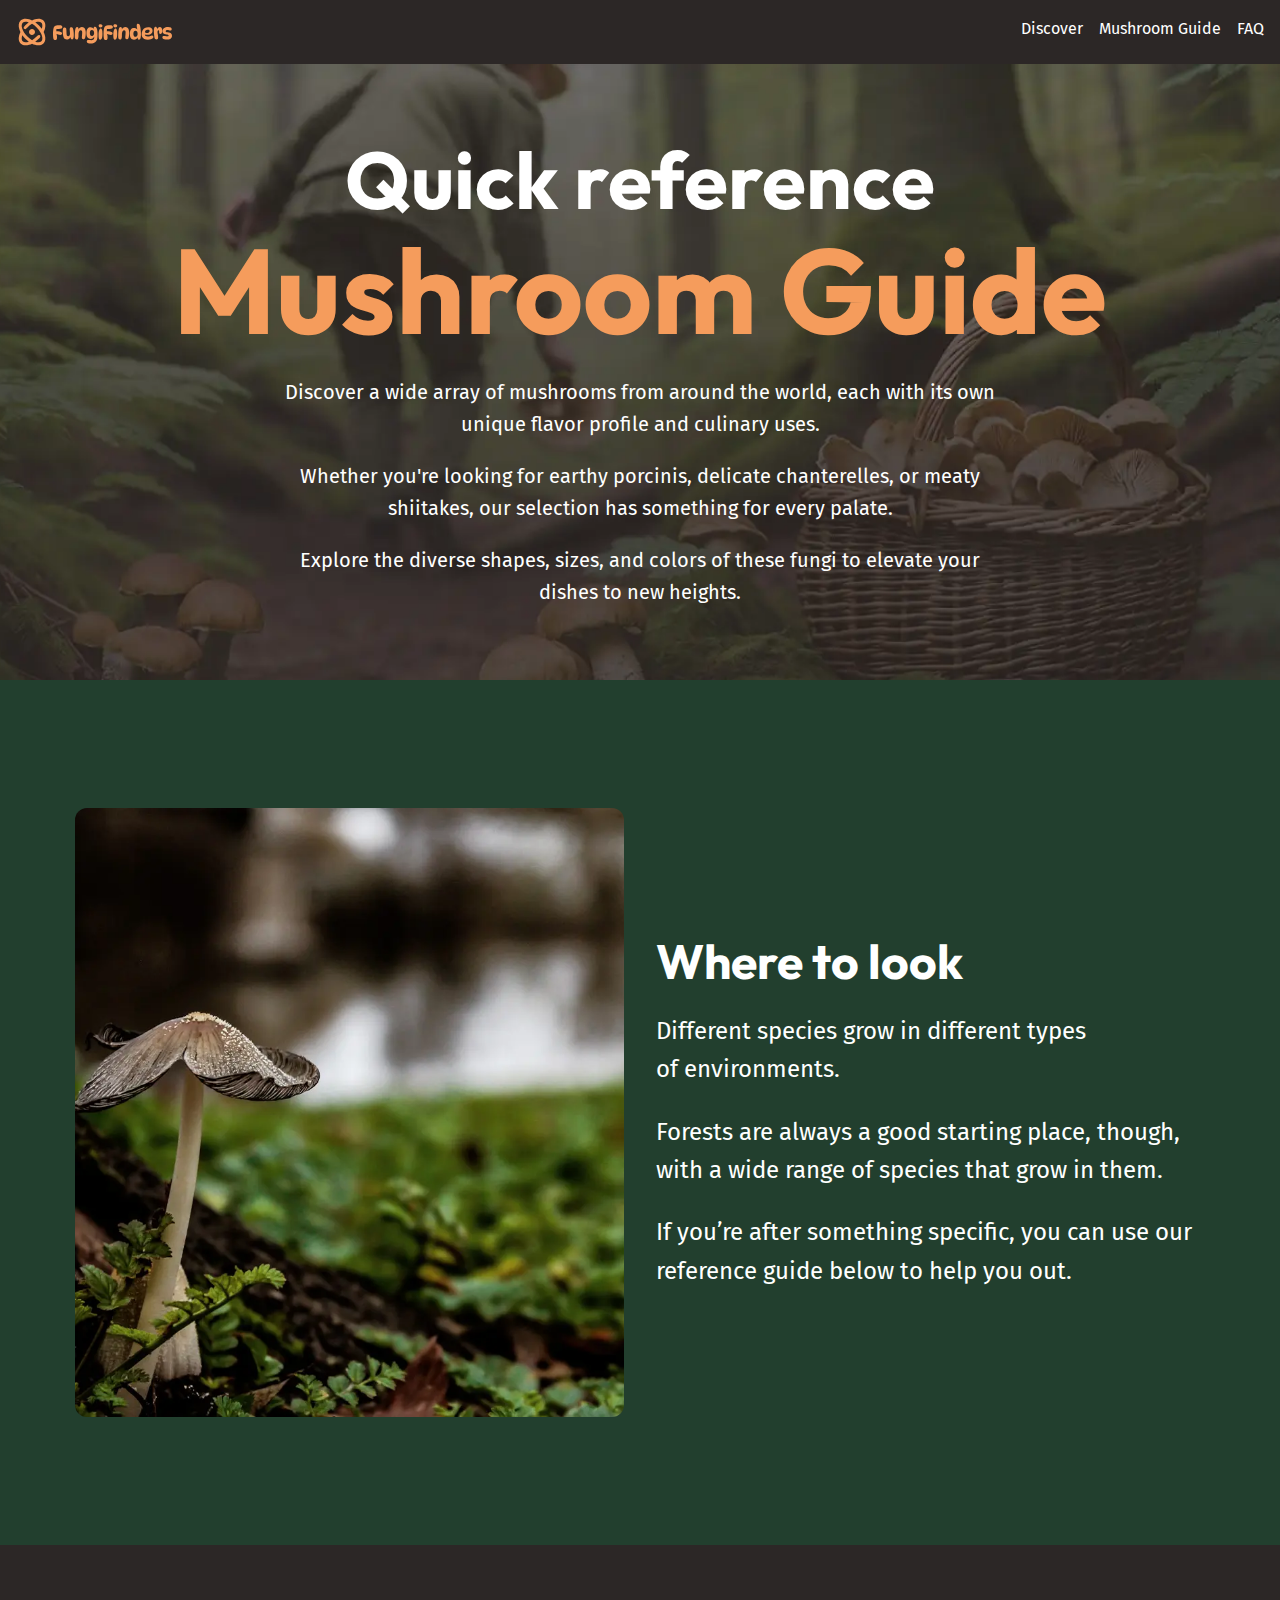
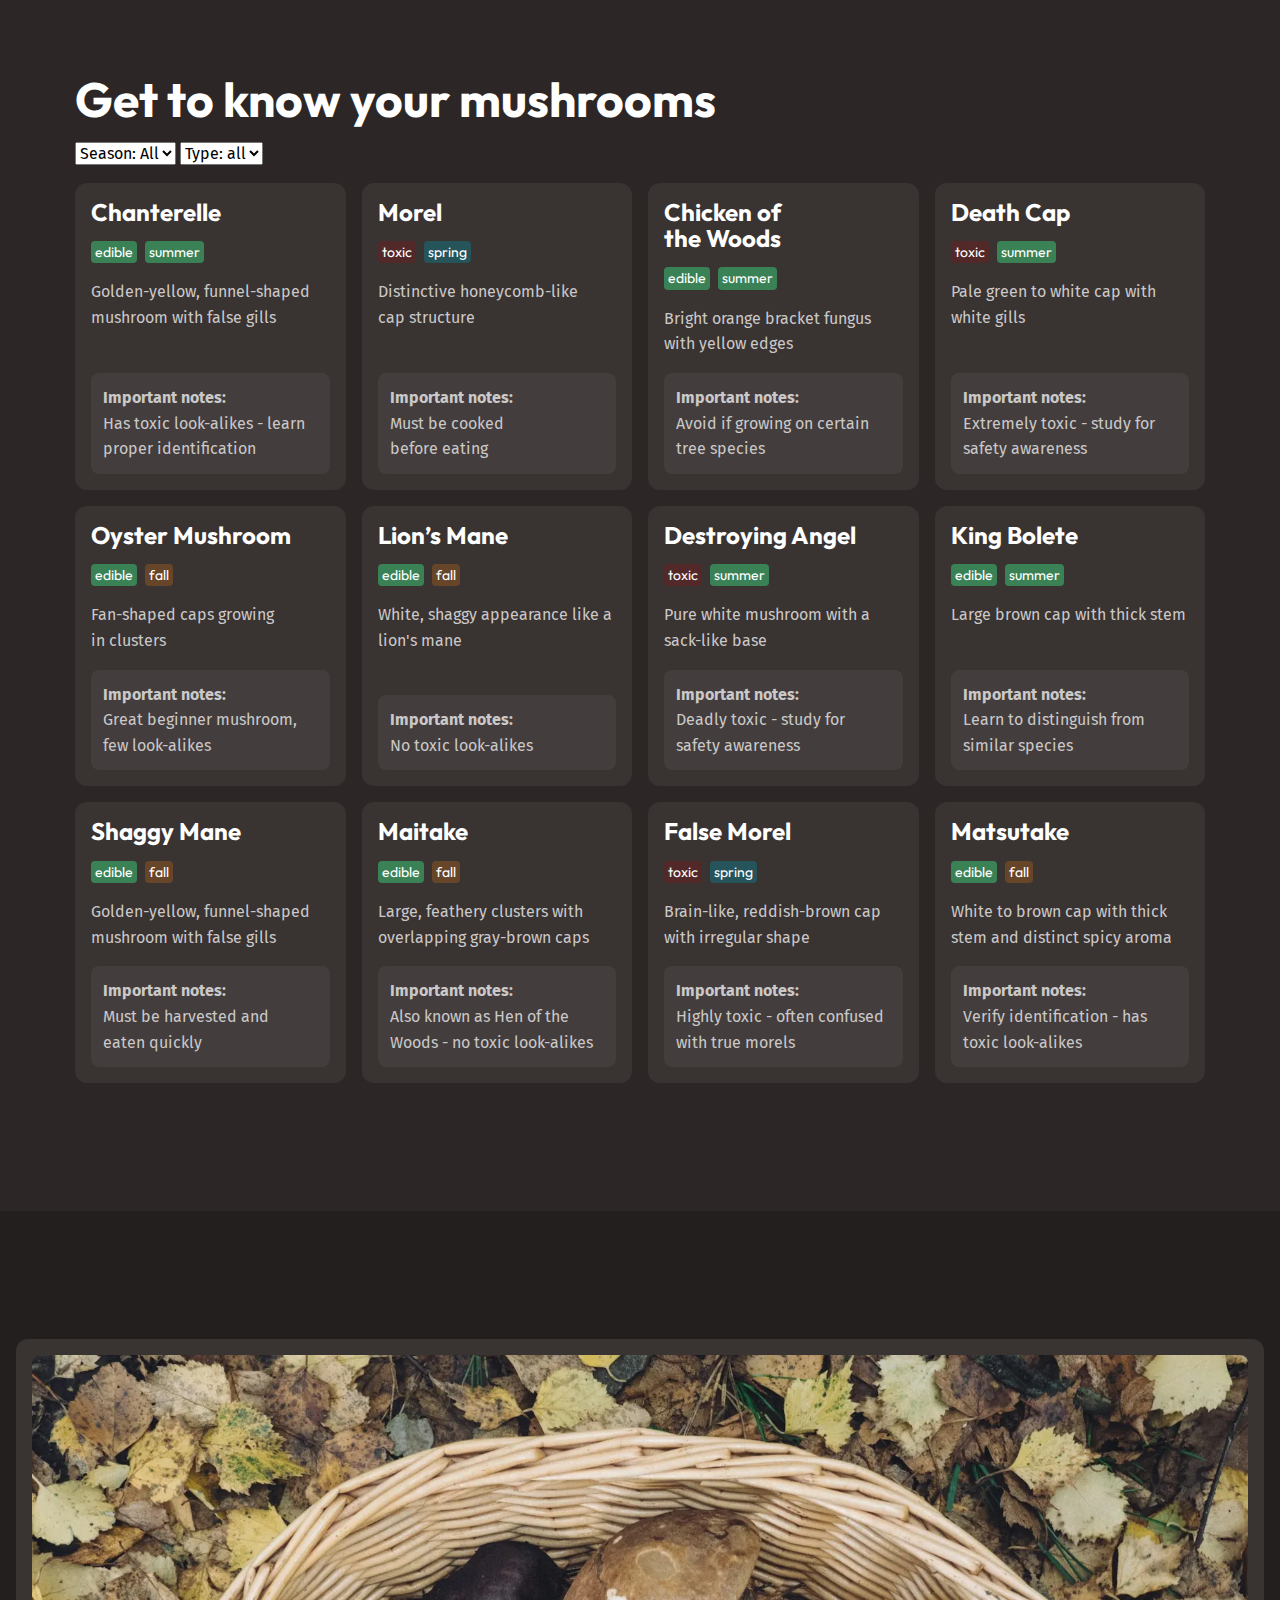
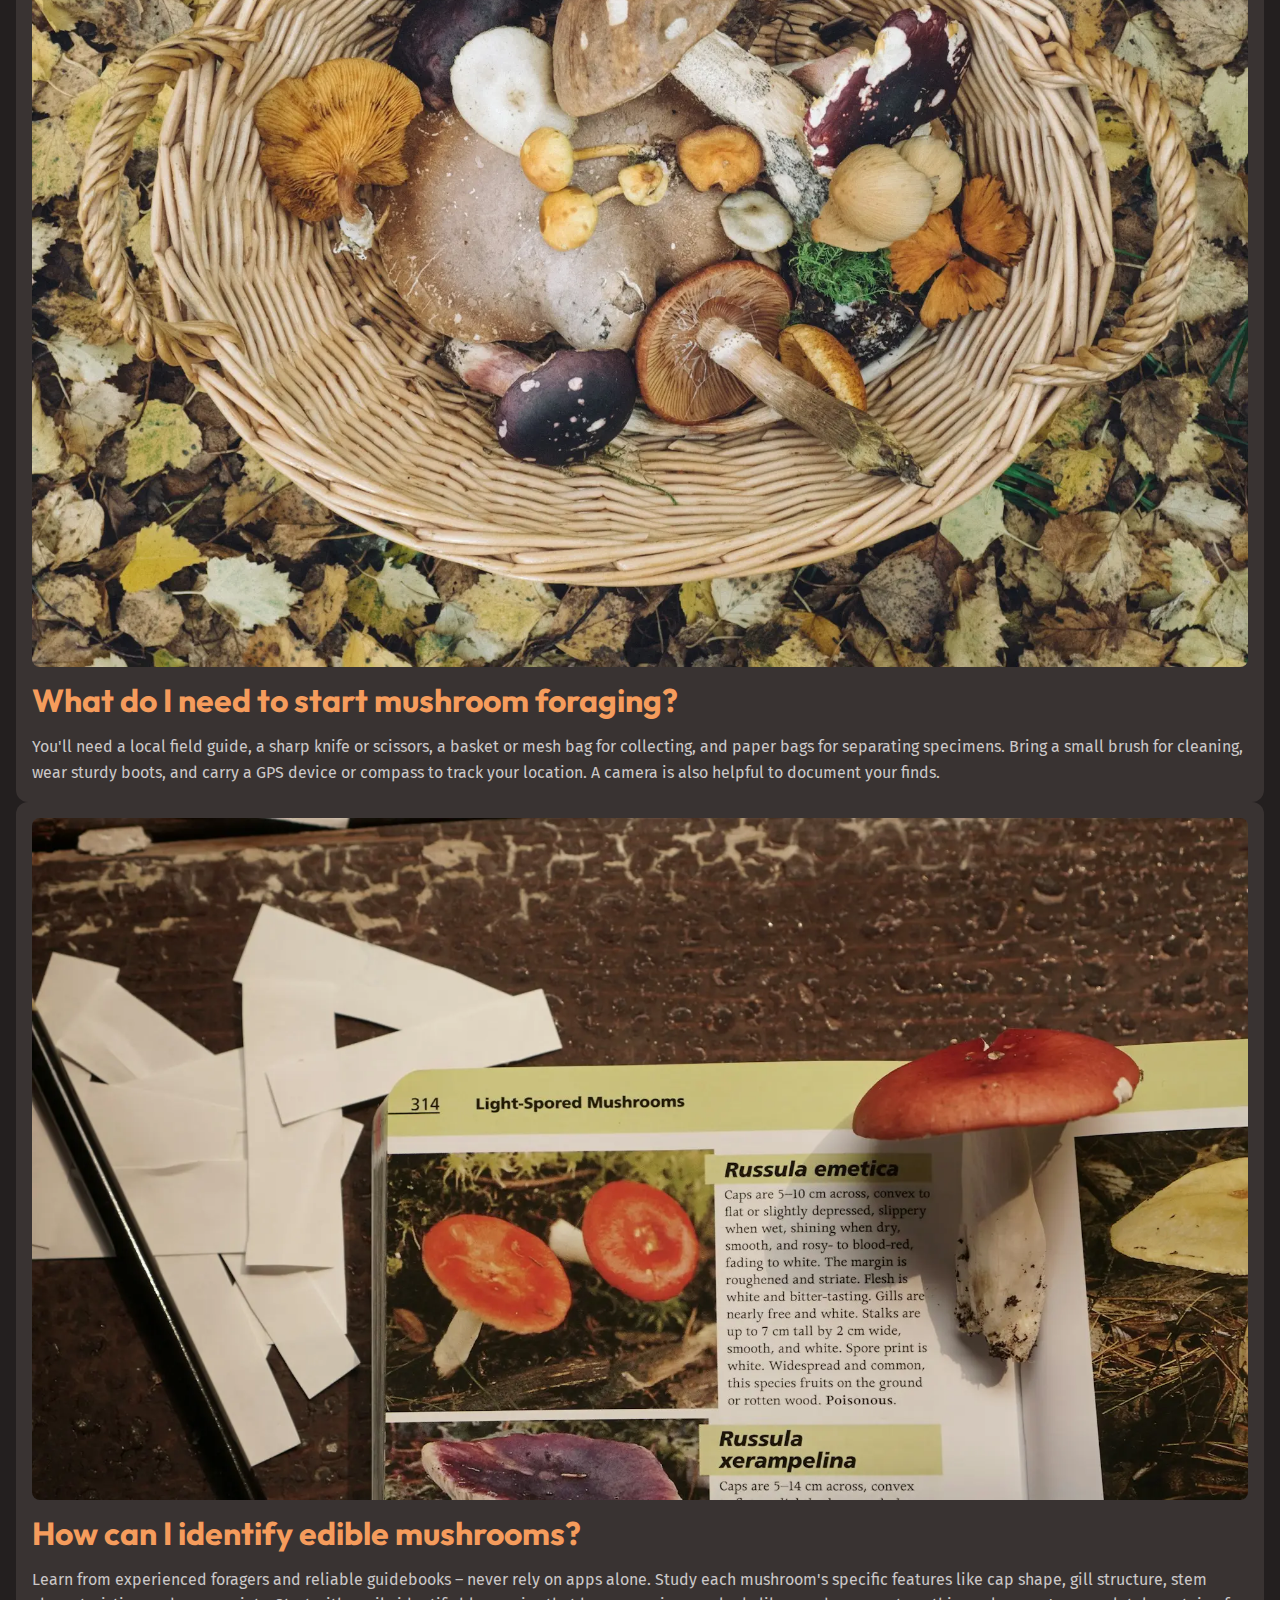
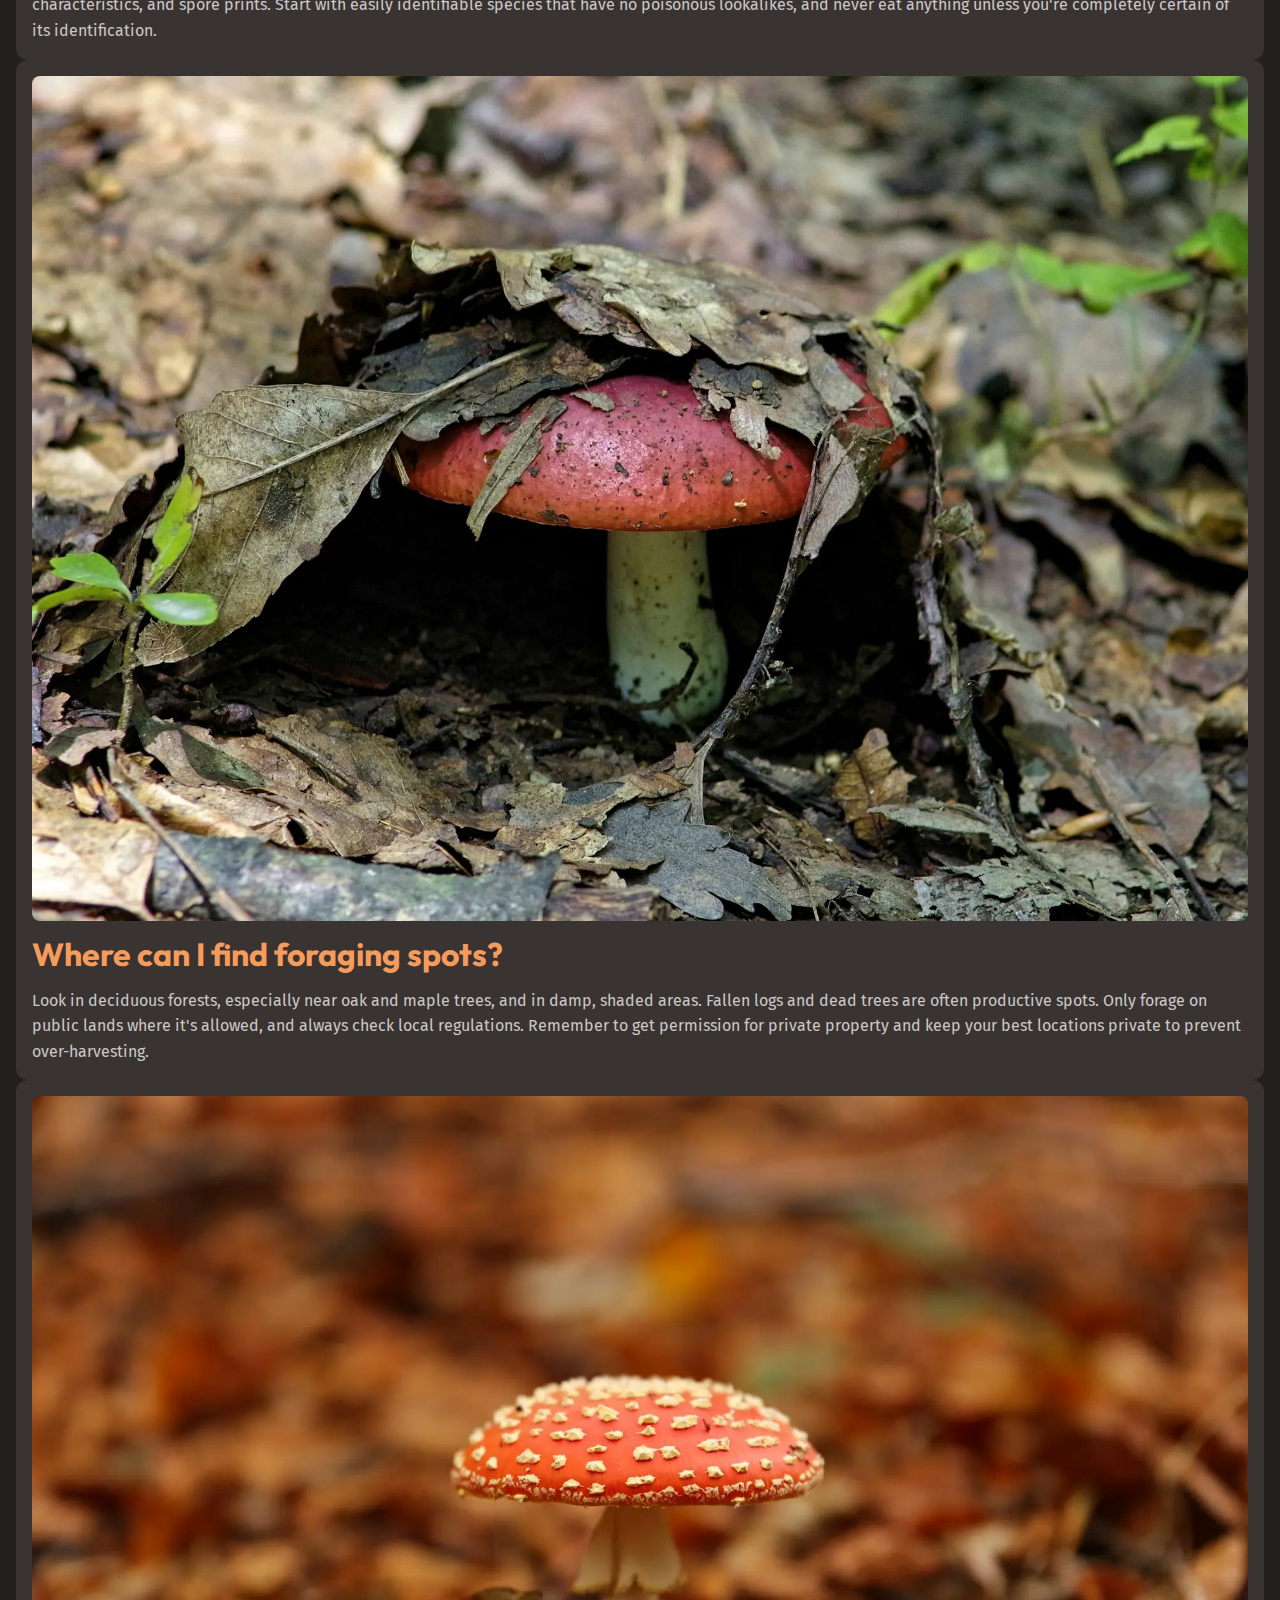
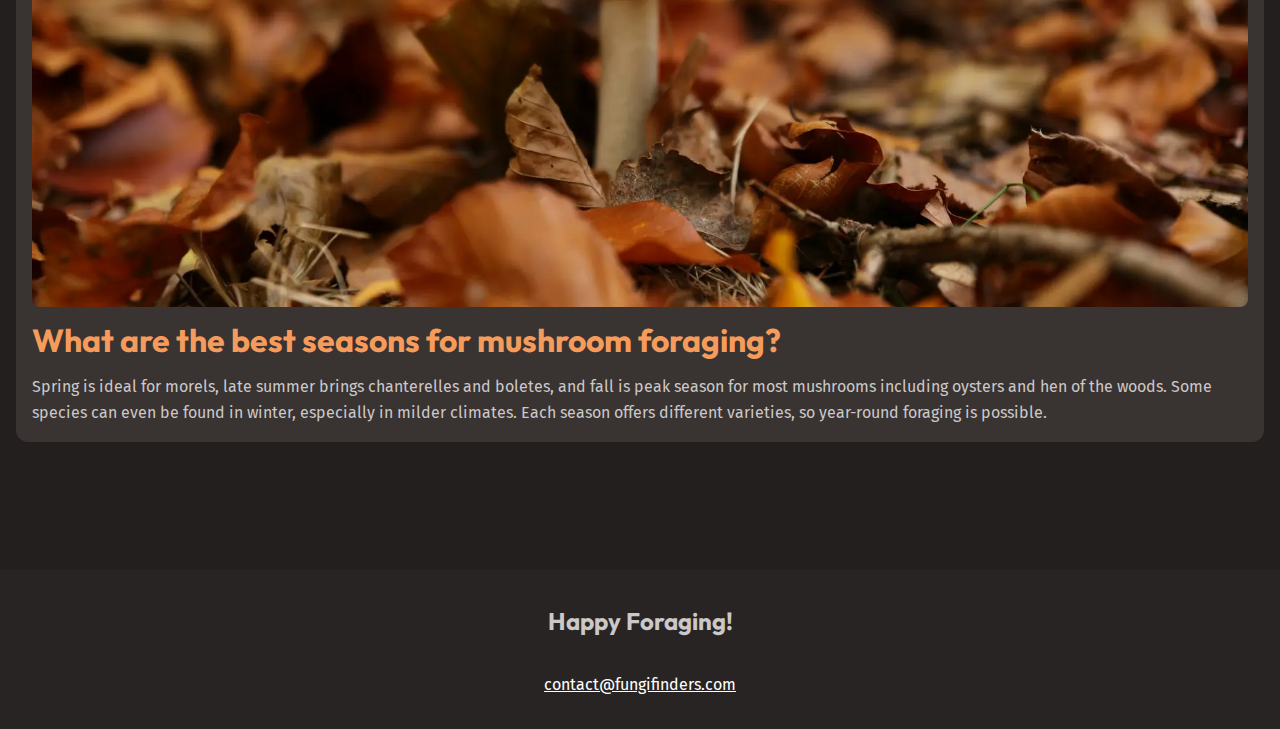
==== mushroom-guide.html @ 8a1b1001 "Style mushroom cards" ====
<!DOCTYPE html>
<html lang="en">
  <head>
    <meta charset="UTF-8" />
    <meta name="viewport" content="width=device-width, initial-scale=1.0" />
    <title>Fungi Finders</title>
    <link rel="preconnect" href="https://fonts.googleapis.com" />
    <link rel="preconnect" href="https://fonts.gstatic.com" crossorigin />
    <link
      href="https://fonts.googleapis.com/css2?family=Fira+Sans:wght@400;700&family=Outfit:wght@100..900&display=swap"
      rel="stylesheet"
    />
    <link rel="stylesheet" href="./styles.css" />
    <script src="./main.js" defer></script>
  </head>
  <body>
    <a class="skip-to-main" href="#main">Skip to main content</a>
    <header class="site-header">
      <div class="wrapper" data-width="wide">
        <div class="site-header__inner">
          <img src="/assets/fungi-finders.svg" alt="Fungi Finders" />
          <button aria-controls="primary-navigation" aria-expanded="false">
            <img src="assets/hamburger.svg" alt="" />
            <span class="visually-hidden">menu</span>
          </button>
          <nav id="primary-navigation" class="primary-navigation">
            <ul role="list">
              <li>
                <a href="/">Discover</a>
              </li>
              <li>
                <a href="#">Mushroom Guide</a>
              </li>
              <li>
                <a href="#">FAQ</a>
              </li>
            </ul>
          </nav>
        </div>
      </div>
    </header>
    <main id="main">
      <section class="hero section flow" data-padding="compact">
        <div class="wrapper">
          <h1 class="hero__title">
            Quick reference <span>Mushroom Guide</span>
          </h1>
        </div>
        <div class="wrapper" data-width="narrow">
          <div class="flow">
            <p>
              Discover a wide array of mushrooms from around the world, each
              with its own unique flavor profile and culinary uses.
            </p>
            <p>
              Whether you're looking for earthy porcinis, delicate chanterelles,
              or meaty shiitakes, our selection has something for every palate.
            </p>
            <p>
              Explore the diverse shapes, sizes, and colors of these fungi to
              elevate your dishes to new heights.
            </p>
          </div>
        </div>
      </section>
      <!-- Were to look -->
      <section class="section background-accent">
        <div class="wrapper">
          <div class="equal-columns" data-alignment="centered" data-gap="large">
            <div>
              <img
                src="assets/where-to-look.webp"
                alt="A white mushroom with a large cap growing on the forest floor."
              />
            </div>
            <div class="flow font-size-lg text-high-contrast">
              <h2 class="section-title" section-title>Where to look</h2>
              <p>Different species grow in different types of environments.</p>
              <p>
                Forests are always a good starting place, though, with a wide
                range of species that grow in them.
              </p>
              <p>
                If you’re after something specific, you can use our reference
                guide below to help you out.
              </p>
            </div>
          </div>
        </div>
      </section>
      <!-- guide -->
      <section class="section mushroom-guide">
        <div class="wrapper">
          <div class="flow">
            <h2 class="section-title">Get to know your mushrooms</h2>
            <select>
              <option value="all">Season: All</option>
              <option value="spring">Spring</option>
              <option value="summer">Summer</option>
              <option value="fall">Fall</option>
            </select>
            <select>
              <option value="all">Type: all</option>
              <option value="edible">Edible</option>
              <option value="toxic">Toxic</option>
            </select>
            <!-- grid of mushrooms -->
            <div class="grid-auto-fit">
              <div class="card">
                <h3 class="card__title">Chanterelle</h3>
                <ul
                  class="tag-list"
                  role="list"
                  aria-label="Mushroom characteristics"
                >
                  <li data-edible="edible">
                    <span class="visually-hidden">This mushroom is</span>
                    edible
                  </li>
                  <li data-season="summer">
                    <span class="visually-hidden"
                      >Best season to harvest this mushroom is
                    </span>
                    summer
                  </li>
                </ul>
                <p>Golden-yellow, funnel-shaped mushroom with false gills</p>
                <div class="card__note">
                  <strong>Important notes: </strong>
                  <p>Has toxic look-alikes - learn proper identification</p>
                </div>
              </div>

              <div class="card">
                <h3 class="card__title">Morel</h3>
                <ul
                  class="tag-list"
                  role="list"
                  aria-label="Mushroom characteristics"
                >
                  <li data-edible="toxic">
                    <span class="visually-hidden">This mushroom is</span>
                    toxic
                  </li>
                  <li data-season="spring">
                    <span class="visually-hidden"
                      >Best season to harvest this mushroom is
                    </span>
                    spring
                  </li>
                </ul>
                <p>Distinctive honeycomb-like cap structure</p>
                <div class="card__note">
                  <strong>Important notes: </strong>
                  <p>Must be cooked before eating</p>
                </div>
              </div>
              <div class="card">
                <h3 class="card__title">Chicken of the Woods</h3>
                <ul
                  class="tag-list"
                  role="list"
                  aria-label="Mushroom characteristics"
                >
                  <li data-edible="edible">
                    <span class="visually-hidden">This mushroom is</span>edible
                  </li>
                  <li data-season="summer">
                    <span class="visually-hidden"
                      >Best season to harvest this mushroom is
                    </span>
                    summer
                  </li>
                </ul>
                <p>Bright orange bracket fungus with yellow edges</p>
                <div class="card__note">
                  <strong>Important notes: </strong>
                  <p>Avoid if growing on certain tree species</p>
                </div>
              </div>

              <div class="card">
                <h3 class="card__title">Death Cap</h3>
                <ul
                  class="tag-list"
                  role="list"
                  aria-label="Mushroom characteristics"
                >
                  <li data-edible="toxic">
                    <span class="visually-hidden">This mushroom is</span>toxic
                  </li>
                  <li data-season="summer">
                    <span class="visually-hidden"
                      >Best season to harvest this mushroom is </span
                    >summer
                  </li>
                </ul>
                <p>Pale green to white cap with white gills</p>
                <div class="card__note">
                  <strong>Important notes: </strong>
                  <p>Extremely toxic - study for safety awareness</p>
                </div>
              </div>

              <div class="card">
                <h3 class="card__title">Oyster Mushroom</h3>
                <ul
                  class="tag-list"
                  role="list"
                  aria-label="Mushroom characteristics"
                >
                  <li data-edible="edible">
                    <span class="visually-hidden">This mushroom is</span>edible
                  </li>
                  <li data-season="fall">
                    <span class="visually-hidden"
                      >Best season to harvest this mushroom is </span
                    >fall
                  </li>
                </ul>
                <p>Fan-shaped caps growing in clusters</p>
                <div class="card__note">
                  <strong>Important notes: </strong>
                  <p>Great beginner mushroom, few look-alikes</p>
                </div>
              </div>

              <div class="card">
                <h3 class="card__title">Lion’s Mane</h3>
                <ul
                  class="tag-list"
                  role="list"
                  aria-label="Mushroom characteristics"
                >
                  <li data-edible="edible">
                    <span class="visually-hidden">This mushroom is</span>edible
                  </li>
                  <li data-season="fall">
                    <span class="visually-hidden"
                      >Best season to harvest this mushroom is </span
                    >fall
                  </li>
                </ul>
                <p>White, shaggy appearance like a lion's mane</p>
                <div class="card__note">
                  <strong>Important notes: </strong>
                  <p>No toxic look-alikes</p>
                </div>
              </div>

              <div class="card">
                <h3 class="card__title">Destroying Angel</h3>
                <ul
                  class="tag-list"
                  role="list"
                  aria-label="Mushroom characteristics"
                >
                  <li data-edible="toxic">
                    <span class="visually-hidden">This mushroom is</span>toxic
                  </li>
                  <li data-season="summer">
                    <span class="visually-hidden"
                      >Best season to harvest this mushroom is </span
                    >summer
                  </li>
                </ul>
                <p>Pure white mushroom with a sack-like base</p>
                <div class="card__note">
                  <strong>Important notes: </strong>
                  <p>Deadly toxic - study for safety awareness</p>
                </div>
              </div>

              <div class="card">
                <h3 class="card__title">King Bolete</h3>
                <ul
                  class="tag-list"
                  role="list"
                  aria-label="Mushroom characteristics"
                >
                  <li data-edible="edible">
                    <span class="visually-hidden">This mushroom is</span>edible
                  </li>
                  <li data-season="summer">
                    <span class="visually-hidden"
                      >Best season to harvest this mushroom is </span
                    >summer
                  </li>
                </ul>
                <p>Large brown cap with thick stem</p>
                <div class="card__note">
                  <strong>Important notes: </strong>
                  <p>Learn to distinguish from similar species</p>
                </div>
              </div>

              <div class="card">
                <h3 class="card__title">Shaggy Mane</h3>
                <ul
                  class="tag-list"
                  role="list"
                  aria-label="Mushroom characteristics"
                >
                  <li data-edible="edible">
                    <span class="visually-hidden">This mushroom is</span>edible
                  </li>
                  <li data-season="fall">
                    <span class="visually-hidden"
                      >Best season to harvest this mushroom is </span
                    >fall
                  </li>
                </ul>
                <p>Golden-yellow, funnel-shaped mushroom with false gills</p>
                <div class="card__note">
                  <strong>Important notes: </strong>
                  <p>Must be harvested and eaten quickly</p>
                </div>
              </div>

              <div class="card">
                <h3 class="card__title">Maitake</h3>
                <ul
                  class="tag-list"
                  role="list"
                  aria-label="Mushroom characteristics"
                >
                  <li data-edible="edible">
                    <span class="visually-hidden">This mushroom is</span>edible
                  </li>
                  <li data-season="fall">
                    <span class="visually-hidden"
                      >Best season to harvest this mushroom is </span
                    >fall
                  </li>
                </ul>
                <p>Large, feathery clusters with overlapping gray-brown caps</p>
                <div class="card__note">
                  <strong>Important notes: </strong>
                  <p>Also known as Hen of the Woods - no toxic look-alikes</p>
                </div>
              </div>

              <div class="card">
                <h3 class="card__title">False Morel</h3>
                <ul
                  class="tag-list"
                  role="list"
                  aria-label="Mushroom characteristics"
                >
                  <li data-edible="toxic">
                    <span class="visually-hidden">This mushroom is</span>toxic
                  </li>
                  <li data-season="spring">
                    <span class="visually-hidden"
                      >Best season to harvest this mushroom is </span
                    >spring
                  </li>
                </ul>
                <p>Brain-like, reddish-brown cap with irregular shape</p>
                <div class="card__note">
                  <strong>Important notes: </strong>
                  <p>Highly toxic - often confused with true morels</p>
                </div>
              </div>

              <div class="card">
                <h3 class="card__title">Matsutake</h3>
                <ul
                  class="tag-list"
                  role="list"
                  aria-label="Mushroom characteristics"
                >
                  <li data-edible="edible">
                    <span class="visually-hidden">This mushroom is</span>edible
                  </li>
                  <li data-season="fall">
                    <span class="visually-hidden"
                      >Best season to harvest this mushroom is </span
                    >fall
                  </li>
                </ul>
                <p>
                  White to brown cap with thick stem and distinct spicy aroma
                </p>
                <div class="card__note">
                  <strong>Important notes: </strong>
                  <p>Verify identification - has toxic look-alikes</p>
                </div>
              </div>
            </div>
          </div>
        </div>
      </section>

      <!-- faq -->

      <section class="background-extra-dark section">
        <div class="wrapper" data-width="wide">
          <!-- bento grid -->
          <div class="card">
            <img
              src="assets/start-foraging.webp"
              alt="A basked full of wild mushrooms"
            />
            <h3 class="card__title">
              What do I need to start mushroom foraging?
            </h3>
            <p>
              You'll need a local field guide, a sharp knife or scissors, a
              basket or mesh bag for collecting, and paper bags for separating
              specimens. Bring a small brush for cleaning, wear sturdy boots,
              and carry a GPS device or compass to track your location. A camera
              is also helpful to document your finds.
            </p>
          </div>
          <div class="card">
            <img
              src="assets/identify-mushrooms.webp"
              alt="Wild mushrooms on a textbook with information about them"
            />
            <h3 class="card__title">How can I identify edible mushrooms?</h3>
            <p>
              Learn from experienced foragers and reliable guidebooks – never
              rely on apps alone. Study each mushroom's specific features like
              cap shape, gill structure, stem characteristics, and spore prints.
              Start with easily identifiable species that have no poisonous
              lookalikes, and never eat anything unless you're completely
              certain of its identification.
            </p>
          </div>
          <div class="card">
            <img
              src="assets/where-to-find.webp"
              alt="A mushroom with a red cap poking out from a pile of leaves"
            />
            <h3 class="card__title">Where can I find foraging spots?</h3>
            <p>
              Look in deciduous forests, especially near oak and maple trees,
              and in damp, shaded areas. Fallen logs and dead trees are often
              productive spots. Only forage on public lands where it's allowed,
              and always check local regulations. Remember to get permission for
              private property and keep your best locations private to prevent
              over-harvesting.
            </p>
          </div>
          <div class="card">
            <img
              src="assets/best-seasons.webp"
              alt="A red capped mushroom with white dots on it growing out of a leafy forest floor"
            />
            <h3 class="card__title">
              What are the best seasons for mushroom foraging?
            </h3>
            <p>
              Spring is ideal for morels, late summer brings chanterelles and
              boletes, and fall is peak season for most mushrooms including
              oysters and hen of the woods. Some species can even be found in
              winter, especially in milder climates. Each season offers
              different varieties, so year-round foraging is possible.
            </p>
          </div>
        </div>
      </section>
    </main>
    <footer class="site-footer">
      <p class="site-footer__title">Happy Foraging!</p>
      <a href="mailto:contact@fungifinders.com"> contact@fungifinders.com </a>
    </footer>
  </body>
</html>
---- styles.css ----
@layer reset, base, layout, components, utilities;

@layer reset {
  *,
  *::before,
  *::after {
    box-sizing: border-box;
  }

  /* https://kilianvalkhof.com/2022/css-html/your-css-reset-needs-text-size-adjust-probably/ */
  html {
    -moz-text-size-adjust: none;
    -webkit-text-size-adjust: none;
    text-size-adjust: none;
  }

  body,
  h1,
  h2,
  h3,
  h4,
  p,
  figure,
  blockquote,
  dl,
  dd {
    margin: 0;
  }

  /* https://www.scottohara.me/blog/2019/01/12/lists-and-safari.html */
  [role="list"] {
    list-style: none;
    margin: 0;
    padding: 0;
  }

  body {
    min-block-size: 100vh;
    line-height: 1.6;
  }

  h1,
  h2,
  h3,
  button,
  input,
  label {
    line-height: 1.1;
  }

  h1,
  h2,
  h3,
  h4 {
    text-wrap: balance;
  }

  p,
  li {
    text-wrap: pretty;
  }

  img,
  picture {
    max-inline-size: 100%;
    display: block;
  }

  input,
  button,
  textarea,
  select {
    font: inherit;
  }
}

@layer base {
  :root {
    --clr-white: hsl(0, 0%, 100%);
    --clr-gray-100: hsl(0, 2%, 79%);
    --clr-brand-400: hsl(25, 88%, 75%);
    --clr-brand-500: hsl(25, 88%, 66%);
    --clr-green-400: hsl(143, 19%, 49%);
    --clr-green-500: hsl(143, 38%, 37%);
    --clr-green-600: hsl(145, 29%, 19%);
    --clr-brown-500: hsl(10, 5%, 25%);
    --clr-brown-600: hsl(9, 7%, 21%);
    --clr-brown-700: hsl(9, 8%, 16%);
    --clr-brown-800: hsl(0, 6%, 15%);
    --clr-brown-900: hsl(0, 6%, 13%);

    --clr-orange-500: hsl(28, 43%, 28%);
    --clr-red-500: hsl(359, 34%, 24%);
    --clr-teal-500: hsl(186, 42%, 25%);

    --ff-heading: "Outfit", sans-serif;
    --ff-body: "Fira Sans", sans-serif;

    --fs-300: 0.875rem;
    --fs-400: 1rem;
    --fs-500: 1.125rem;
    --fs-600: 1.25rem;
    --fs-700: 1.5rem;
    --fs-800: 2rem;
    --fs-900: 3.75rem;
    --fs-1000: 3.75rem;

    @media (width > 760px) {
      --fs-300: 0.875rem;
      --fs-400: 1rem;
      --fs-500: 1.25rem;
      --fs-600: 1.5rem;
      --fs-700: 2rem;
      --fs-800: 3rem;
      --fs-900: 5rem;
      --fs-1000: 7.5rem;
    }
  }

  /* Extra root so VSCode syntax highlighting doesn't break. */
  :root {
    --text-main: var(--clr-gray-100);
    --text-high-contrast: var(--clr-white);
    --text-brand: var(--clr-brand-500);
    --text-brand-light: var(--clr-brand-400);

    --background-accent-light: var(--clr-green-400);
    --background-accent-main: var(--clr-green-500);
    --background-accent-dark: var(--clr-green-600);

    --background-extra-light: var(--clr-brown-500);
    --background-light: var(--clr-brown-600);
    --background-main: var(--clr-brown-700);
    --background-dark: var(--clr-brown-800);
    --background-extra-dark: var(--clr-brown-900);

    --font-size-heading-sm: var(--fs-700);
    --font-size-heading-regular: var(--fs-800);
    --font-size-heading-lg: var(--fs-900);
    --font-size-heading-xl: var(--fs-1000);

    --font-size-sm: var(--fs-300);
    --font-size-regular: var(--fs-400);
    --font-size-md: var(--fs-500);
    --font-size-lg: var(--fs-600);

    --border-radius-1: 0.25rem;
    --border-radius-2: 0.5rem;
    --border-radius-3: 0.75rem;
  }

  html {
    font-family: var(--ff-body);
    line-height: 1.6;
  }

  body {
    font-size: var(--font-size-regular);
    color: var(--text-main);
    background-color: var(--background-main);
  }

  h1,
  h2,
  h3,
  h4 {
    font-family: var(--ff-heading);
    font-weight: 700;
    color: var(--text-high-contrast);
  }

  a {
    color: var(--text-high-contrast);
  }

  a:hover,
  a:focus-visible {
    color: var(--text-brand-light);
  }

  img {
    border-radius: var(--border-radius-3);
  }
}

@layer layout {
  /* Select only elements with a preceding sibling.
  i.e. every child except first child. */
  .flow > * + * {
    /* em creates better visual hierarchy since its based off the font size.
    i.e. bigger text will have bigger top margin. */
    margin-top: var(--flow-space, 1em);
  }

  .grid-flow {
    display: grid;
    /* spacing is consistent as opposed to regular flow. */
    gap: var(--grid-flow-gap, 1rem);
  }

  .grid-auto-fit {
    --auto-fit-min-col-size: 250px;
    display: grid;
    gap: 1rem;
    /* if min is too high, it can cause overflow at narrower sizes
    hence we set the min inside as well. */
    grid-template-columns: repeat(
      auto-fit,
      minmax(min(var(--auto-fit-min-col-size), 100%), 1fr)
    );
  }

  .section {
    --padding: 3.75rem;

    padding-block: var(--padding);

    @media (width > 760px) {
      --padding: 8rem;

      &[data-padding="compact"] {
        --padding: 4.5rem;
      }
    }
  }

  .wrapper {
    --wrapper-max-width: 1130px;
    --wrapper-padding: 1rem;

    max-width: var(--wrapper-max-width);
    margin-inline: auto;
    padding-inline: var(--wrapper-padding);
    /* Below is done because padding takes away from max-width and makes it effectively smaller with border-box */
    box-sizing: content-box;

    &[data-width="wide"] {
      --wrapper-max-width: 1330px;
    }

    &[data-width="narrow"] {
      --wrapper-max-width: 720px;
    }
  }

  .equal-columns {
    display: grid;
    gap: var(--equal-columns-gap, 1rem);
    align-items: var(--equal-columns-vertical-alignment, stretch);

    @media (width > 760px) {
      grid-auto-flow: column;
      /* All columns are same size, easier to control everything
      through the parent instead of through the child as with flex (see below) */
      grid-auto-columns: 1fr;
    }

    &[data-gap="large"] {
      --equal-columns-gap: 2rem;
    }

    &[data-alignment="centered"] {
      --equal-columns-vertical-alignment: center;
    }
  }

  .flex-equal-columns {
    display: flex;
    /* Set all direct children to be same sized. */
    > * {
      flex: 1;
    }
  }
}

@layer components {
  .site-header {
    padding-block: 1rem;
  }

  .site-header__inner {
    display: flex;
    flex-wrap: wrap;
    justify-content: space-between;
    gap: 0.5rem 1rem;
  }

  .site-footer {
    text-align: center;
    padding-block: 2rem;
    display: grid;
    gap: 2rem;
    background-color: var(--background-dark);

    a {
      color: var(--text-high-contrast);
    }

    a:hover,
    a:focus-visible {
      color: var(--text-brand-light);
    }
  }

  .site-footer__title {
    font-size: var(--font-size-lg);
    font-family: var(--ff-heading);
    font-weight: 700;
  }

  [aria-controls="primary-navigation"] {
    z-index: 100;
    background-color: transparent;
    border: 0;
    cursor: pointer;

    img {
      border-radius: 0;
    }
  }

  [aria-controls="primary-navigation"] {
    display: none;
  }

  .primary-navigation {
    ul {
      display: flex;
      flex-wrap: wrap;
      gap: 0.5rem 1rem;
    }

    a {
      text-decoration: none;
    }

    @media (width < 760px) {
      display: none;
      position: absolute;
      z-index: 10;
      top: 0;
      right: 0;
      font-size: var(--font-size-lg);
      font-family: var(--ff-heading);
      font-weight: 700;
      background-color: var(--background-accent-main);
      padding: 2rem;
      border-radius: 0 0 0 var(--border-radius-3);

      ul {
        flex-direction: column;
        gap: 0;
      }

      li + li {
        border-top: 2px solid var(--background-accent-light);
        margin-block-start: 1.5rem;
        padding-block-start: 1.5rem;
      }
    }
  }

  @media (width < 760px) {
    [aria-controls="primary-navigation"] {
      display: block;
    }

    [aria-expanded="true"] ~ .primary-navigation {
      display: block;
    }
  }

  .hero {
    text-align: center;
    font-size: var(--font-size-md);
    color: var(--text-high-contrast);
    background-image: url(/assets/hero.webp);
    background-size: cover;
    background-position: center;
  }

  .hero__title {
    font-size: var(--font-size-heading-lg);

    span {
      font-size: var(--font-size-heading-xl);
      color: var(--text-brand);
      /* make sure emphasised text is always on its own line (do testing to make sure there's no weird spacing) */
      display: block;
    }
  }

  .mushroom-guide {
    --card-title-font-size: var(--font-size-lg);
    --card-title-color: var(--text-high-contrast);
  }

  .card {
    display: flex;
    flex-direction: column;
    padding: 1rem;
    gap: var(--card-gap, 1rem);
    background-color: var(--background-light);
    border-radius: var(--border-radius-3);

    img {
      /* Design note: border radius on the inside should always be smaller or it looks bigger than outside one. */
      border-radius: var(--border-radius-2);
    }

    .card__title {
      /* instantiating variable with fallback allows us to change the variable from parent elements later */
      font-size: var(--card-title-font-size, var(--font-size-heading-sm));
      color: var(--card-title-color, var(--text-brand));
    }

    .card__note {
      margin-block-start: auto;
      background-color: var(--background-extra-light);
      padding: 0.75rem;
      border-radius: var(--border-radius-2);
    }

    .tag-list {
      display: flex;
      flex-wrap: wrap;
      gap: 0.5rem;

      li {
        font-family: var(--ff-heading);
        color: var(--text-high-contrast);
        font-size: var(--font-size-sm);
        padding: 0 0.25rem;
        background-color: var(--tag-bg, red);
        border-radius: var(--border-radius-1);
      }

      [data-edible="edible"] {
        --tag-bg: var(--background-accent-main);
      }

      [data-edible="toxic"] {
        --tag-bg: var(--clr-red-500);
      }

      [data-season="summer"] {
        --tag-bg: var(--background-accent-main);
      }

      [data-season="spring"] {
        --tag-bg: var(--clr-teal-500);
      }

      [data-season="fall"] {
        --tag-bg: var(--clr-orange-500);
      }
    }
  }

  .button {
    /* Outer is inline, inner is flex. */
    display: inline-flex;
    padding: 0.5rem 1rem;
    background-color: var(--background-accent-main);
    font-family: var(--ff-heading);
    font-weight: 700;
    cursor: pointer;
    text-decoration: none;
    border-radius: var(--border-radius-2);
    font-size: var(--font-size-md);
  }

  .button:hover,
  .button:focus-visible {
    background-color: var(--background-accent-light);
    color: var(--text-high-contrast);
  }

  .skip-to-main:not(:focus) {
    clip: rect(0 0 0 0);
    clip-path: inset(50%);
    height: 1px;
    overflow: hidden;
    position: absolute;
    white-space: nowrap;
    width: 1px;
  }

  .skip-to-main:focus {
    top: 0.5em;
    left: 0.5em;
    position: absolute;
    background: var(--background-accent-main);
    padding: 1rem;
    border-radius: var(--border-radius-1);
    color: var(--text-high-contrast);
  }
}

/* Content not visible for sighted users but available for screen reader users */
@layer utilities {
  .visually-hidden {
    clip: rect(0 0 0 0);
    clip-path: inset(50%);
    height: 1px;
    overflow: hidden;
    position: absolute;
    white-space: nowrap;
    width: 1px;
  }
  .text-center {
    text-align: center;
  }
  .text-brand {
    color: var(--text-brand);
  }
  .text-high-contrast {
    color: var(--text-high-contrast);
  }

  .section-title {
    font-size: var(--font-size-heading-regular);
  }

  .background-base {
    background-color: var(--background-base);
  }
  .background-light {
    background-color: var(--background-light);
  }
  .background-extra-light {
    background-color: var(--background-extra-light);
  }
  .background-dark {
    background-color: var(--background-dark);
  }
  .background-extra-dark {
    background-color: var(--background-extra-dark);
  }

  .background-accent {
    background-color: var(--background-accent-dark);
  }

  .font-size-sm {
    font-size: var(--font-size-sm);
  }
  .font-size-regular {
    font-size: var(--font-size-regular);
  }
  .font-size-md {
    font-size: var(--font-size-md);
  }
  .font-size-lg {
    font-size: var(--font-size-lg);
  }
}
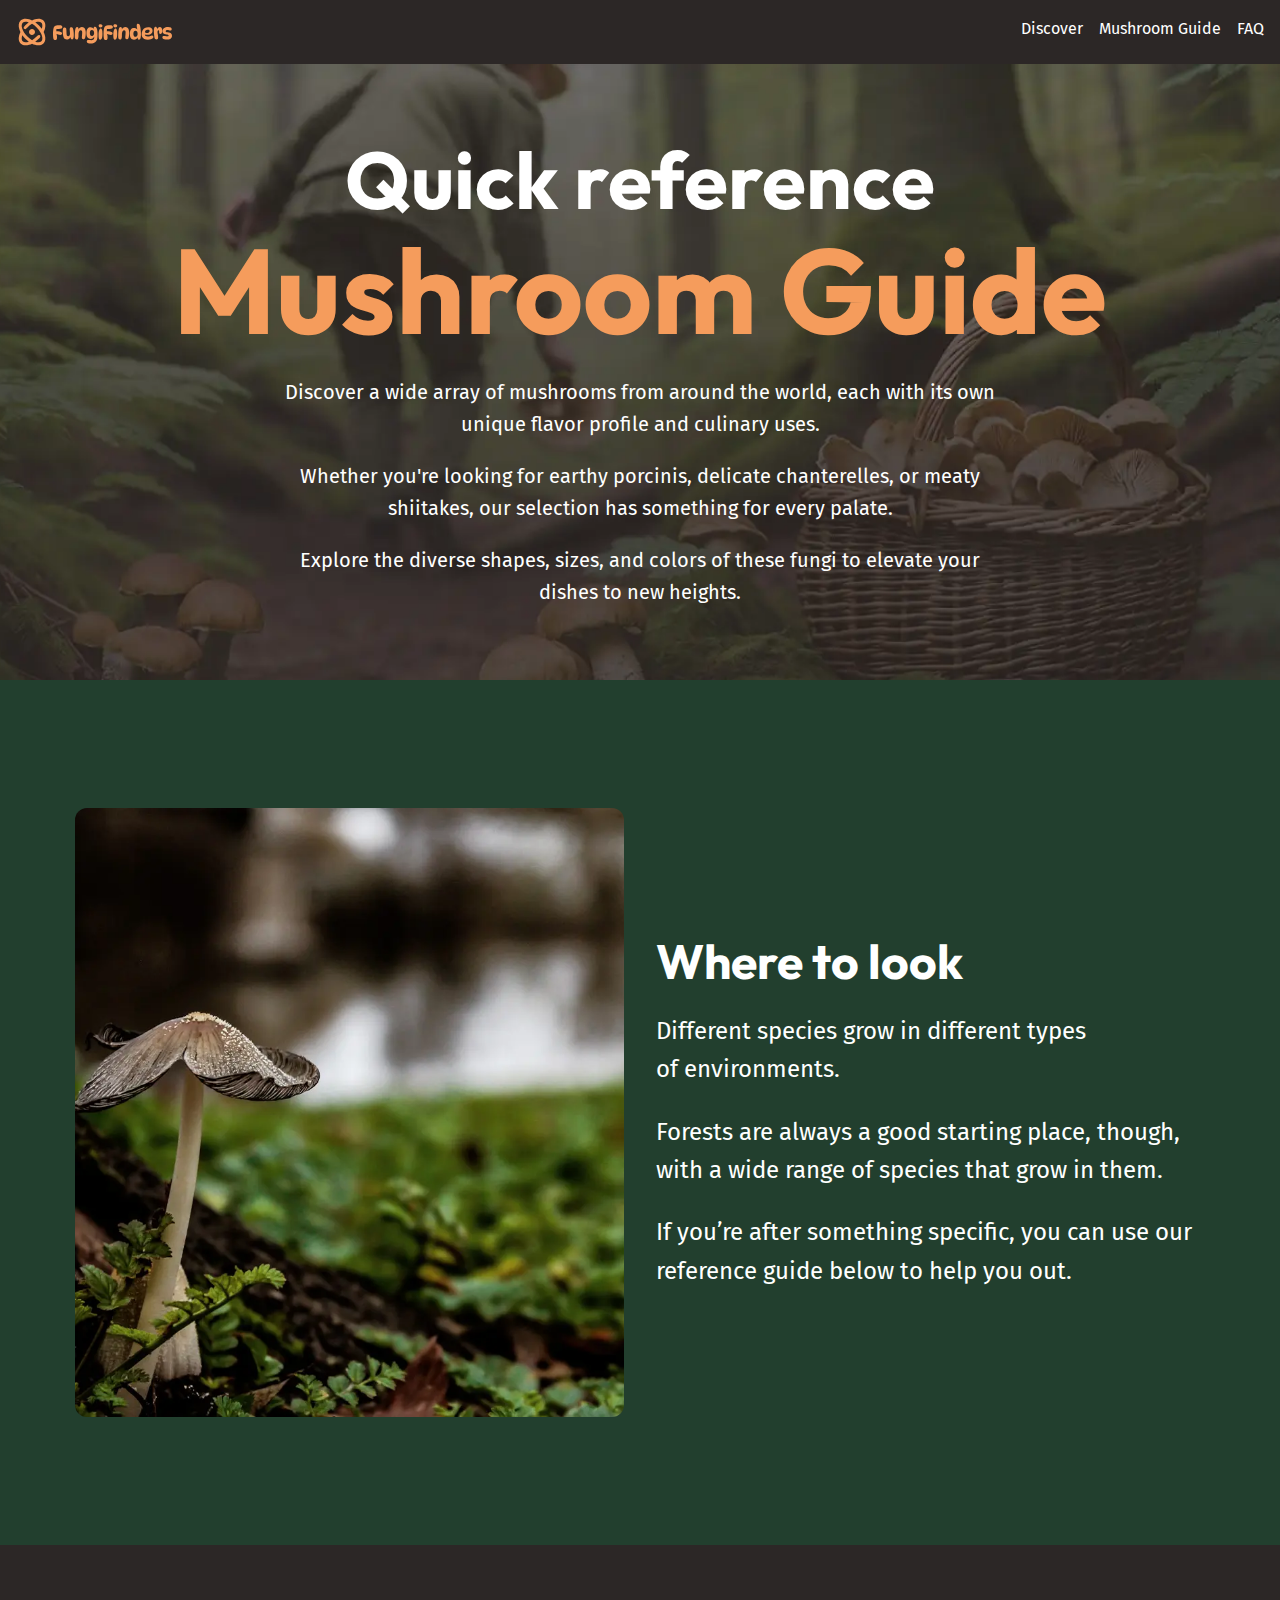
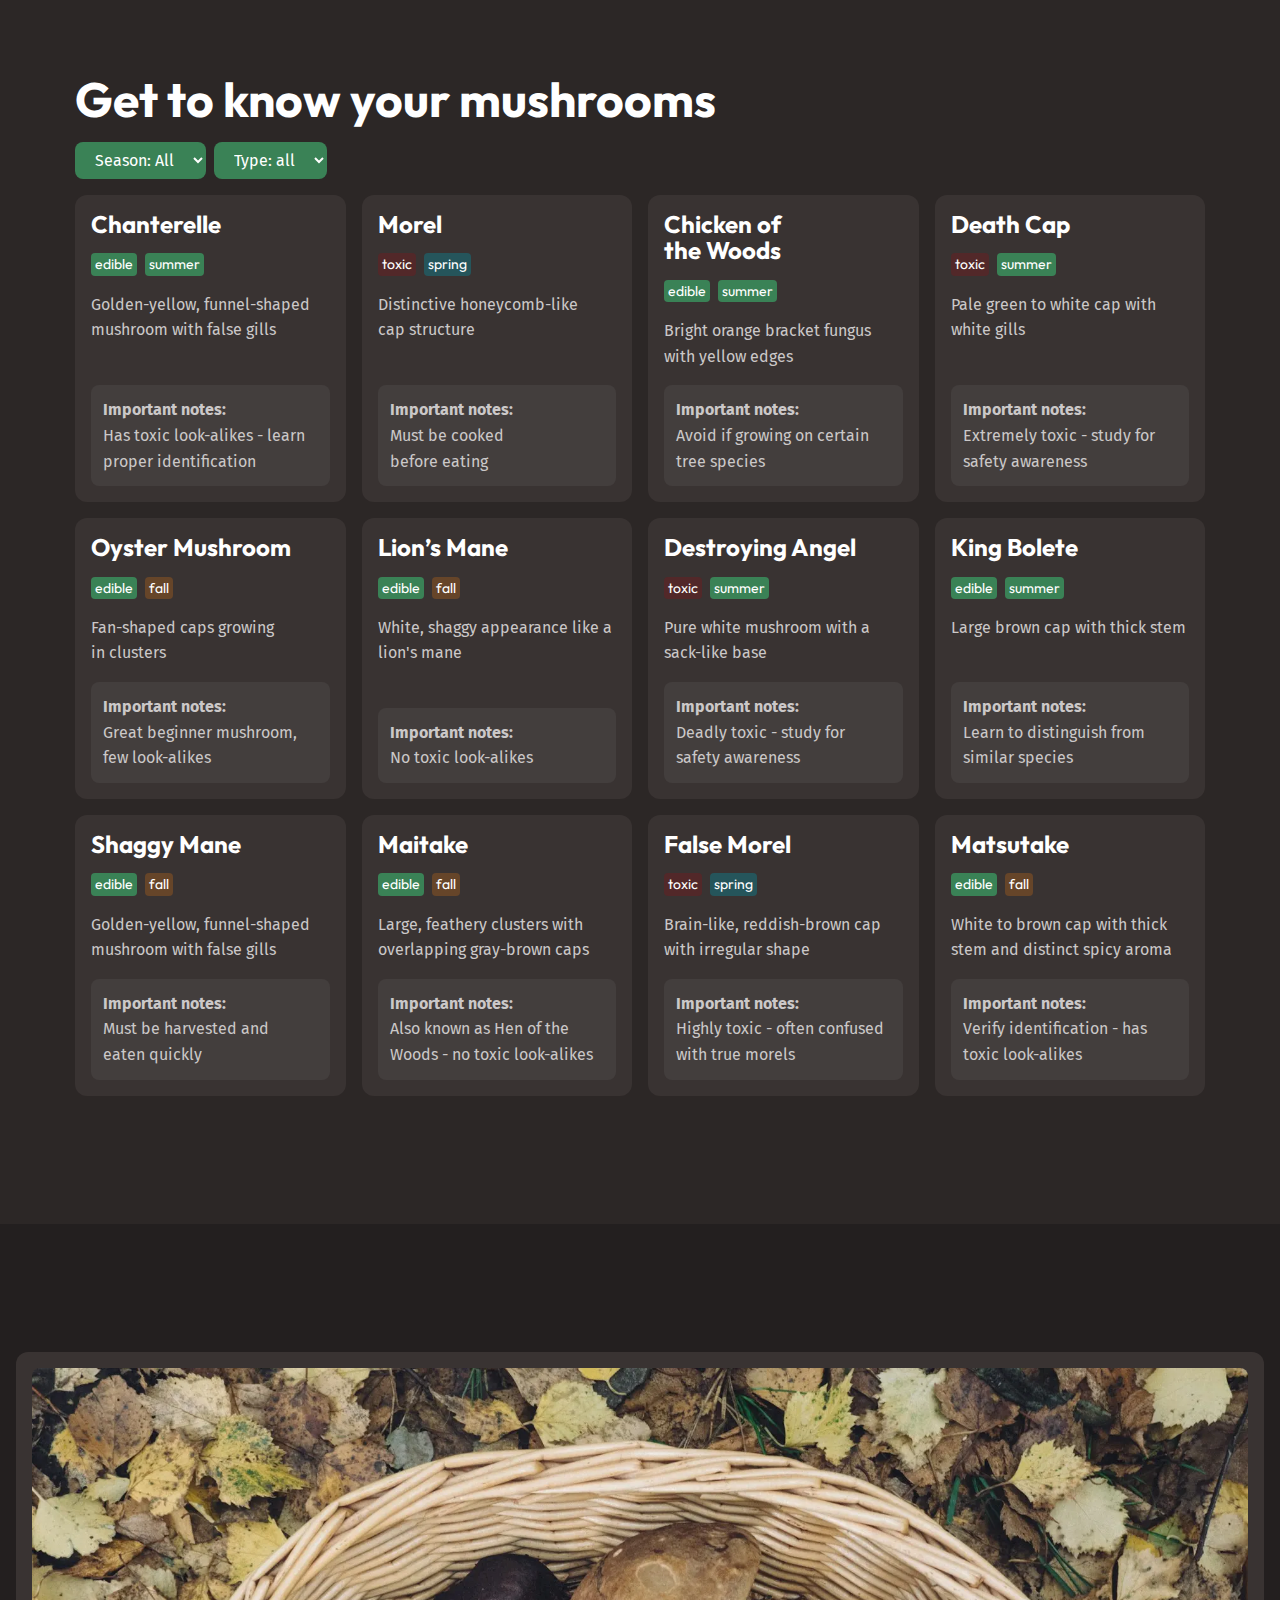
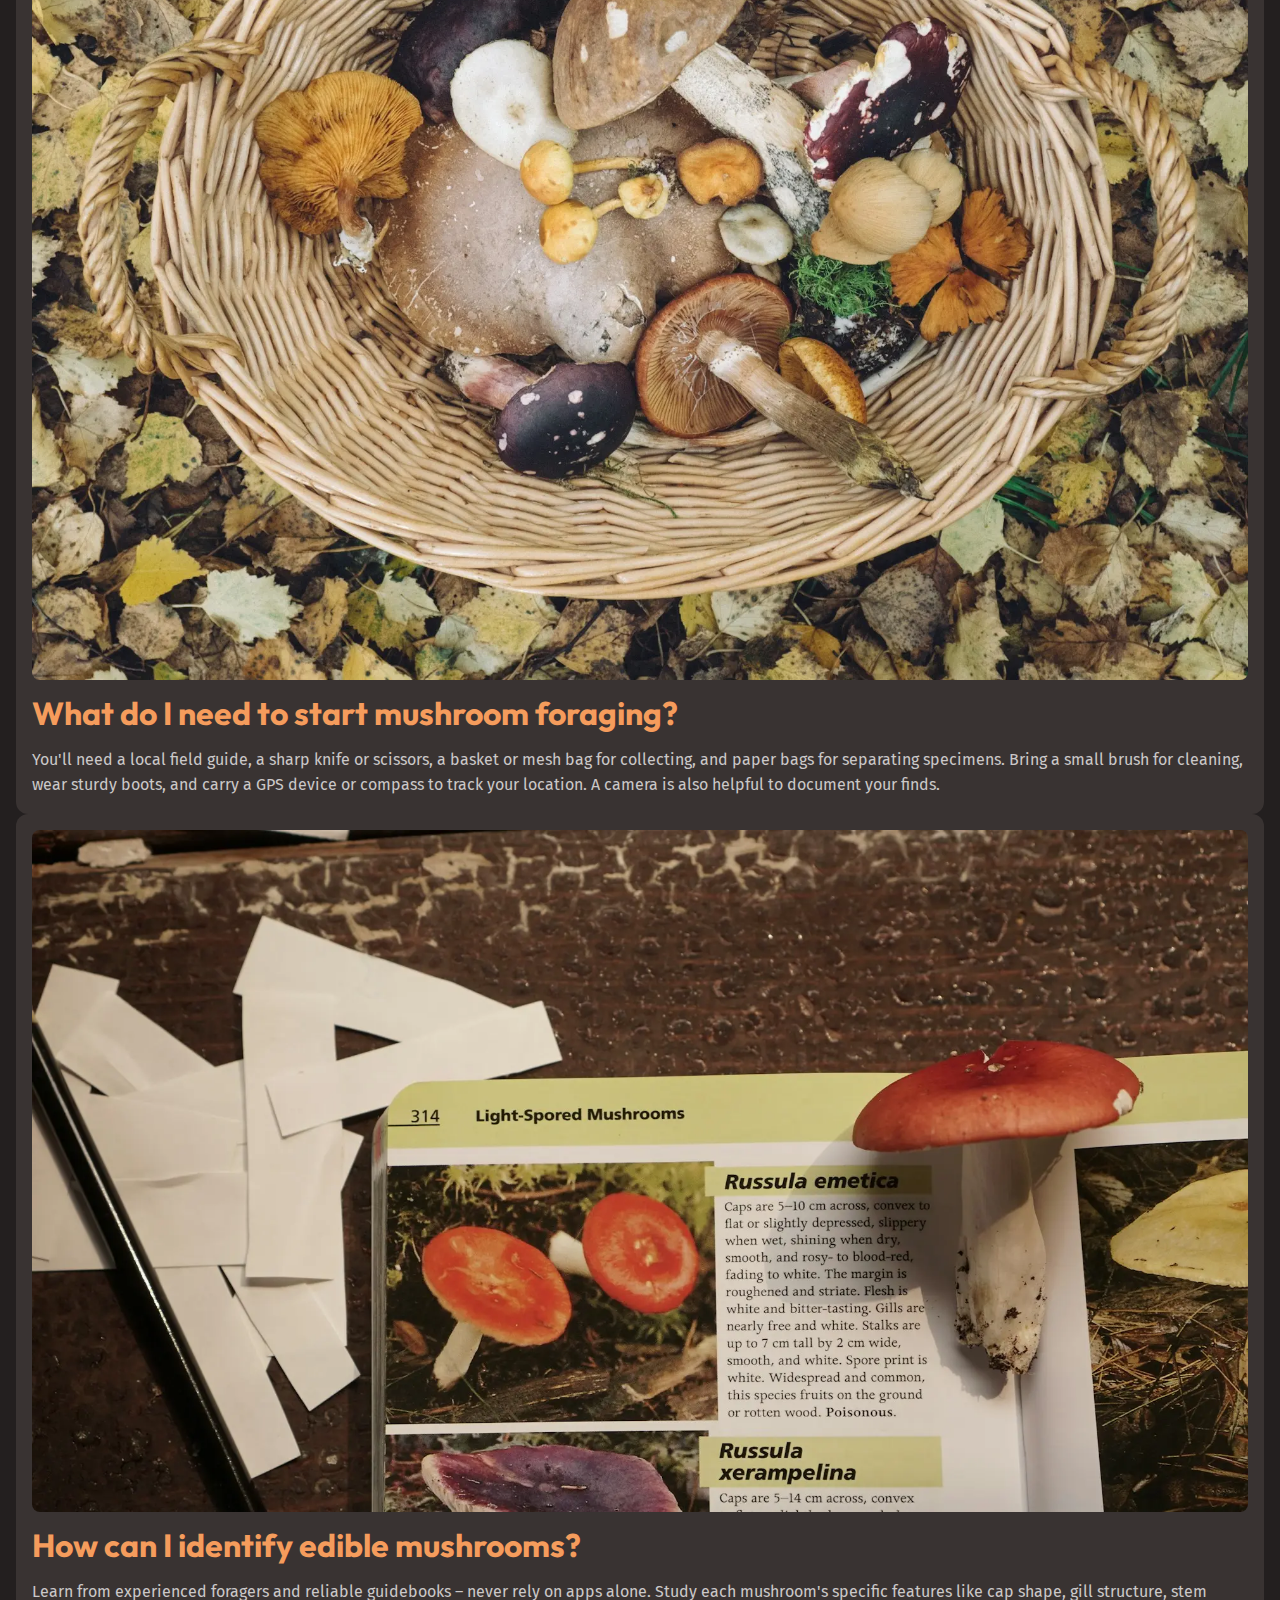
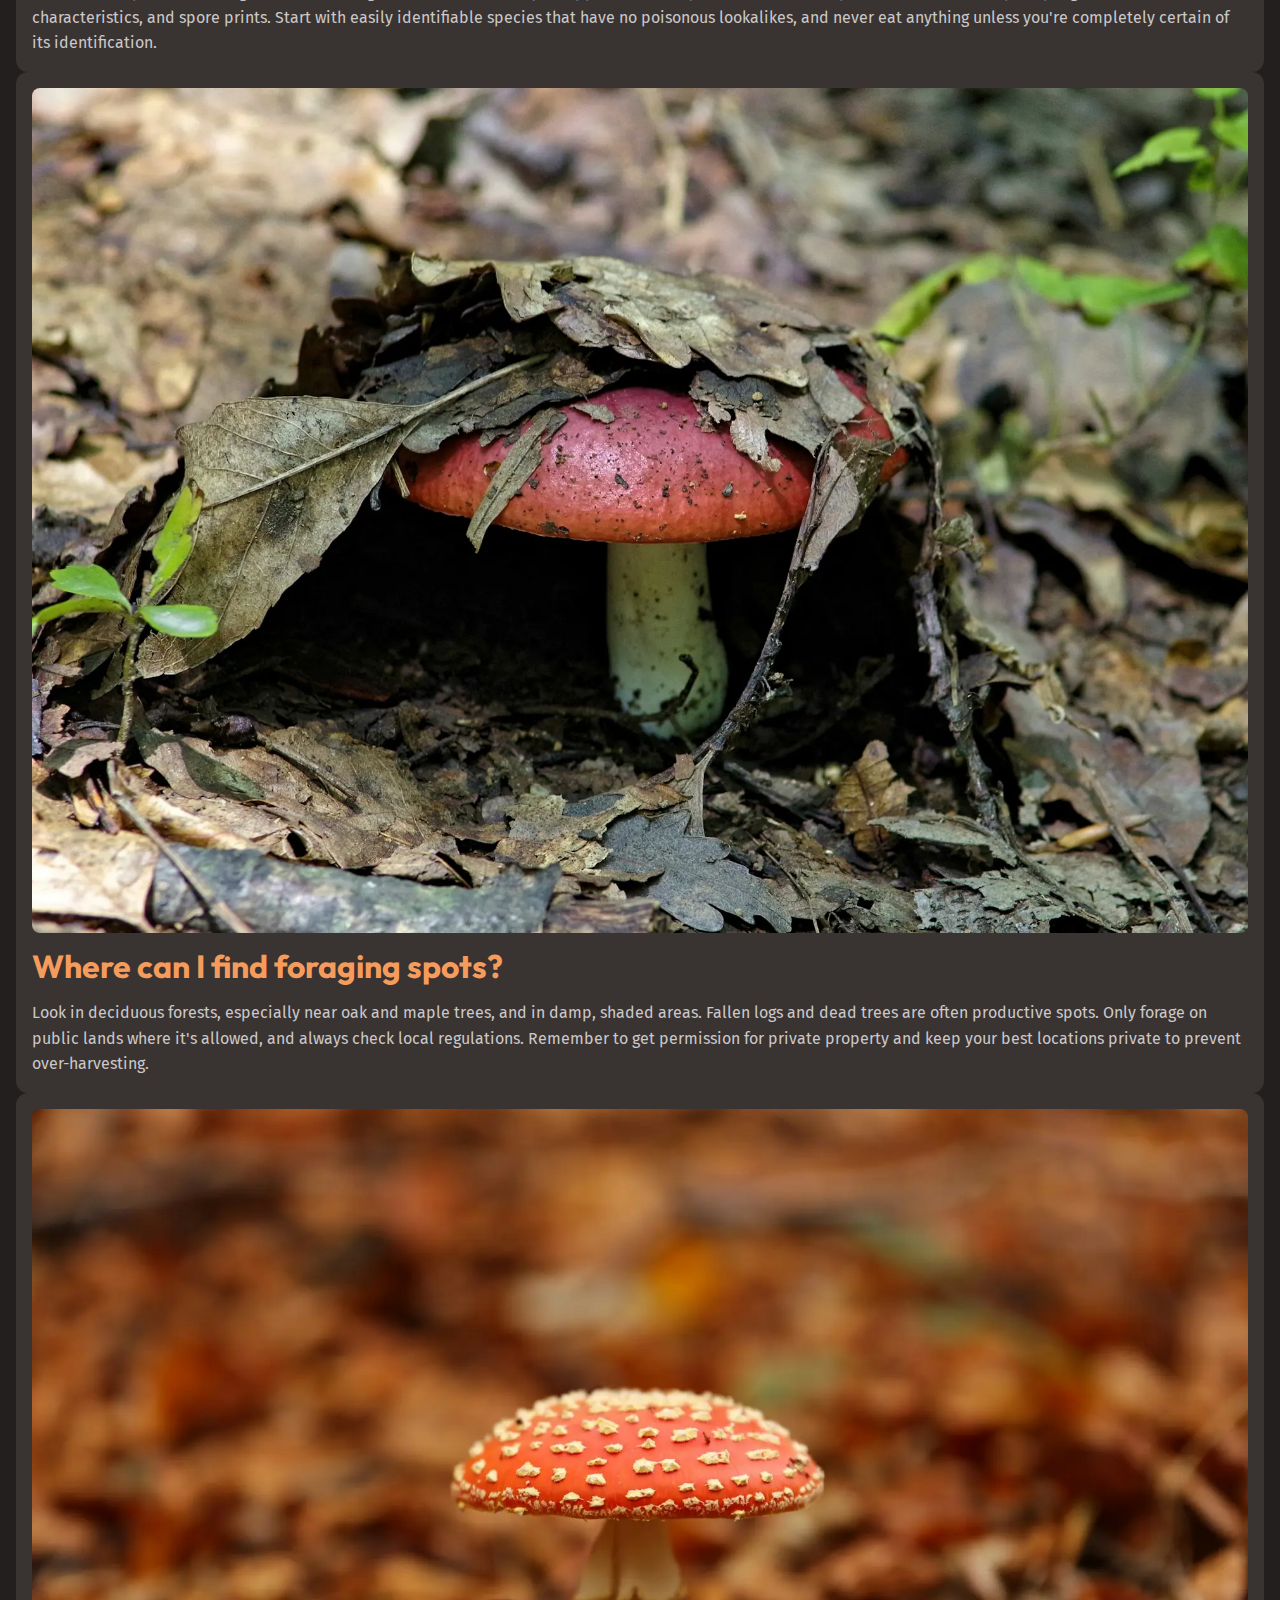
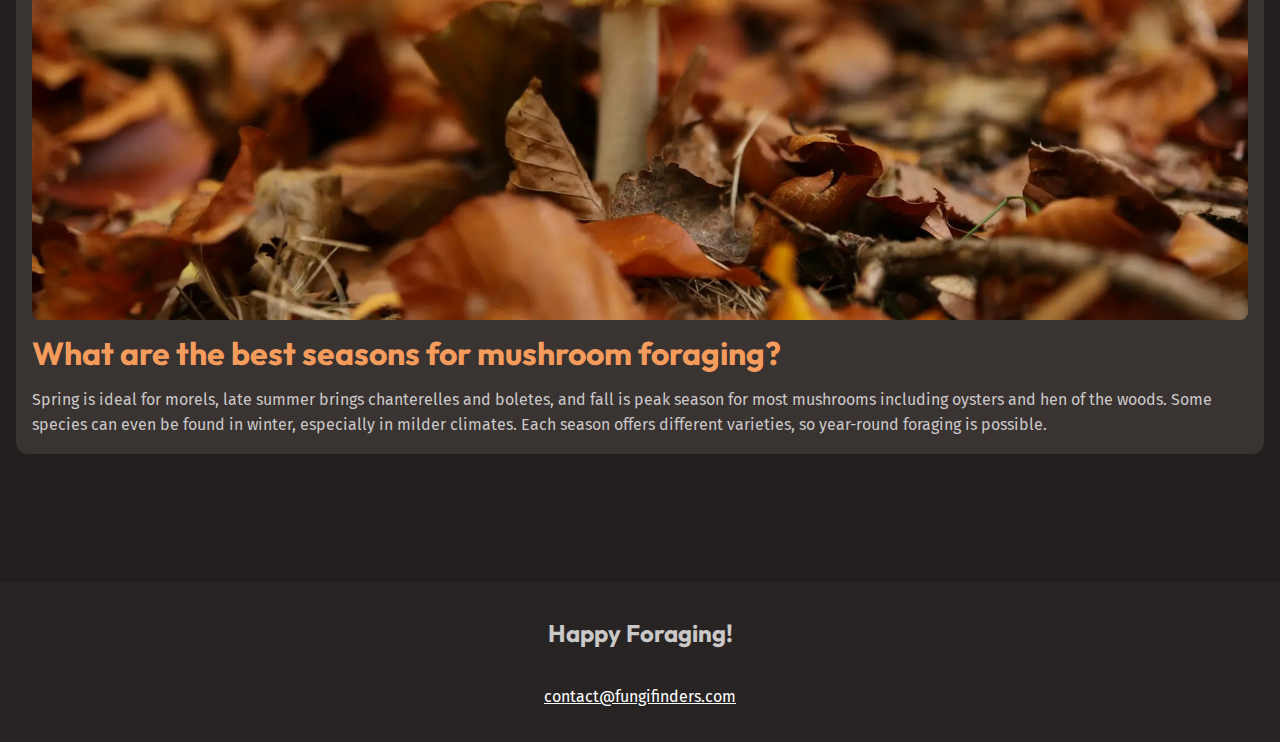
==== commit 5d617636: "Style select" ====
--- a/mushroom-guide.html
+++ b/mushroom-guide.html
@@ -93,17 +93,19 @@
         <div class="wrapper">
           <div class="flow">
             <h2 class="section-title">Get to know your mushrooms</h2>
-            <select>
-              <option value="all">Season: All</option>
-              <option value="spring">Spring</option>
-              <option value="summer">Summer</option>
-              <option value="fall">Fall</option>
-            </select>
-            <select>
-              <option value="all">Type: all</option>
-              <option value="edible">Edible</option>
-              <option value="toxic">Toxic</option>
-            </select>
+            <div class="flex-group">
+              <select>
+                <option value="all">Season: All</option>
+                <option value="spring">Spring</option>
+                <option value="summer">Summer</option>
+                <option value="fall">Fall</option>
+              </select>
+              <select>
+                <option value="all">Type: all</option>
+                <option value="edible">Edible</option>
+                <option value="toxic">Toxic</option>
+              </select>
+            </div>
             <!-- grid of mushrooms -->
             <div class="grid-auto-fit">
               <div class="card">
--- a/styles.css
+++ b/styles.css
@@ -243,6 +243,12 @@
     }
   }
 
+  .flex-group {
+    display: flex;
+    gap: 0.5rem;
+    flex-wrap: wrap;
+  }
+
   .equal-columns {
     display: grid;
     gap: var(--equal-columns-gap, 1rem);
@@ -476,6 +482,14 @@
     color: var(--text-high-contrast);
   }
 
+  select {
+    padding: 0.5rem 1rem;
+    background-color: var(--background-accent-main);
+    border: 0;
+    border-radius: var(--border-radius-2);
+    color: var(--text-high-contrast);
+  }
+
   .skip-to-main:not(:focus) {
     clip: rect(0 0 0 0);
     clip-path: inset(50%);
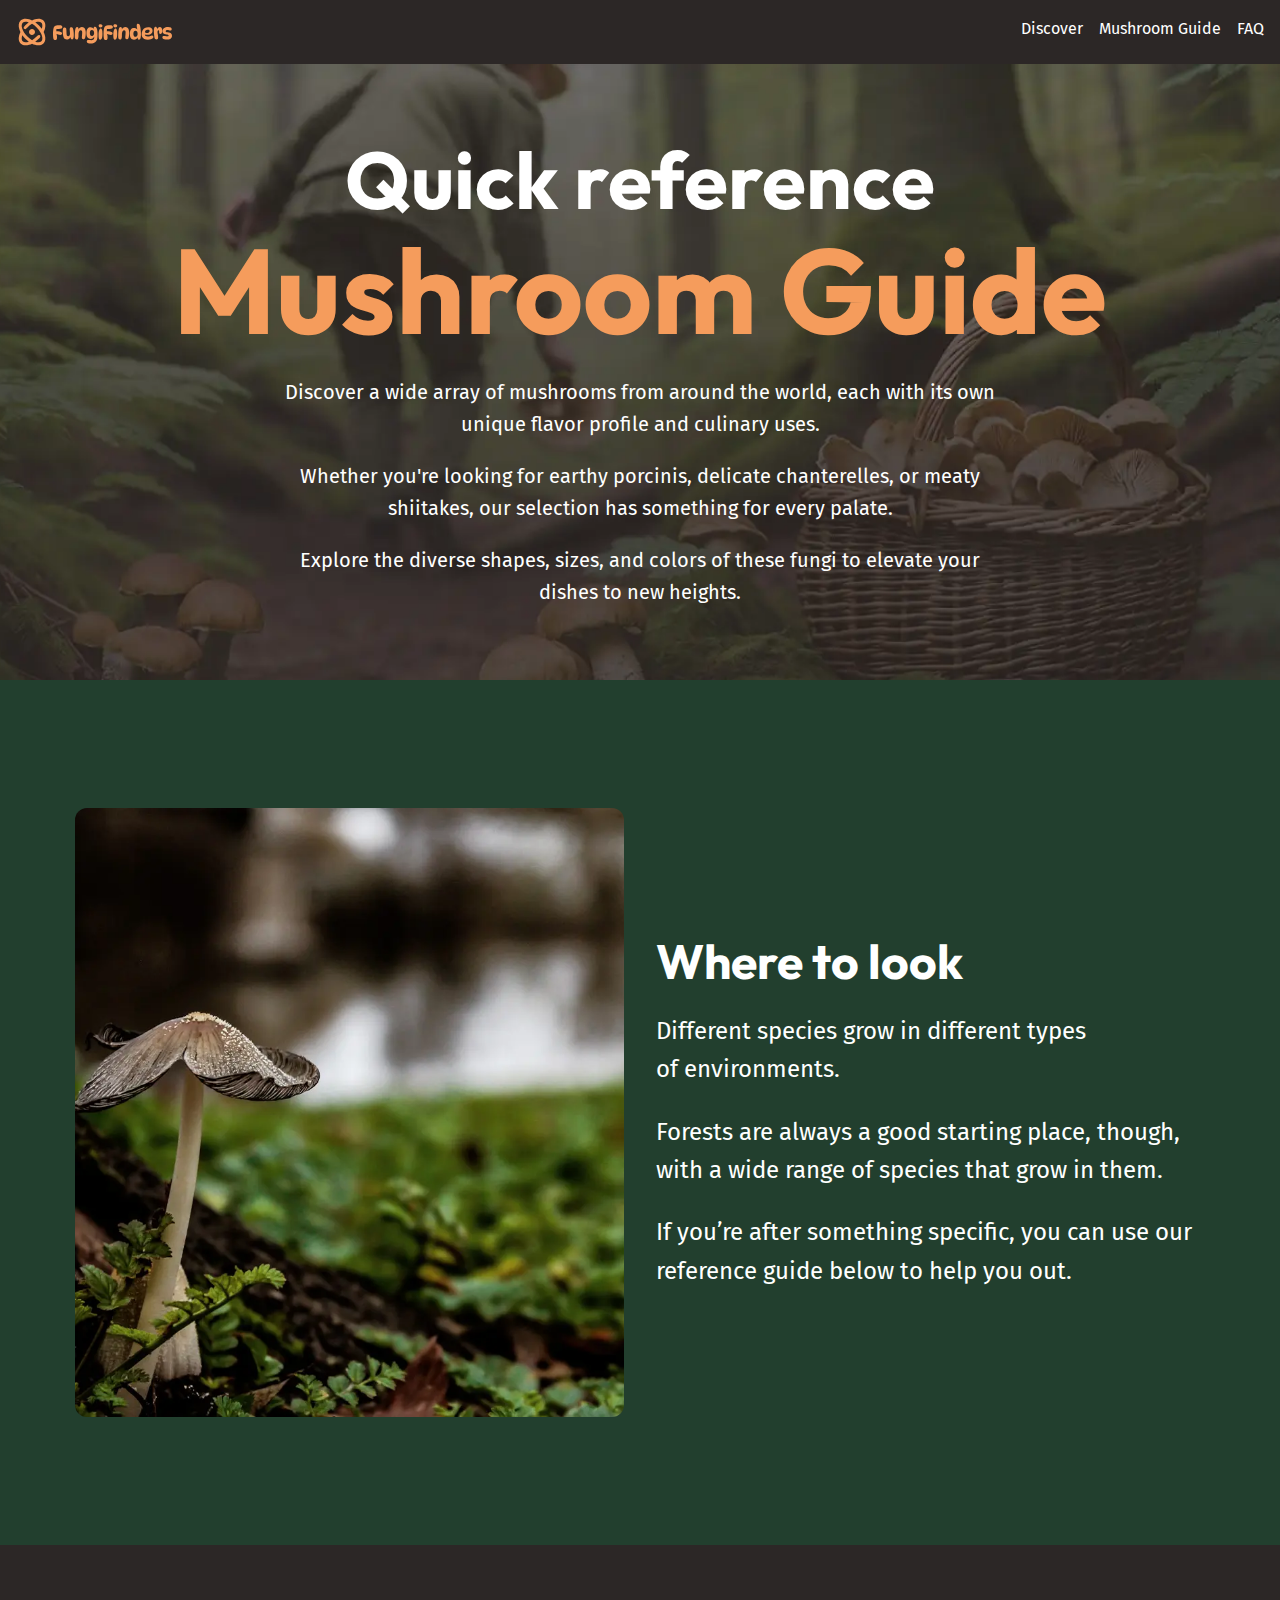
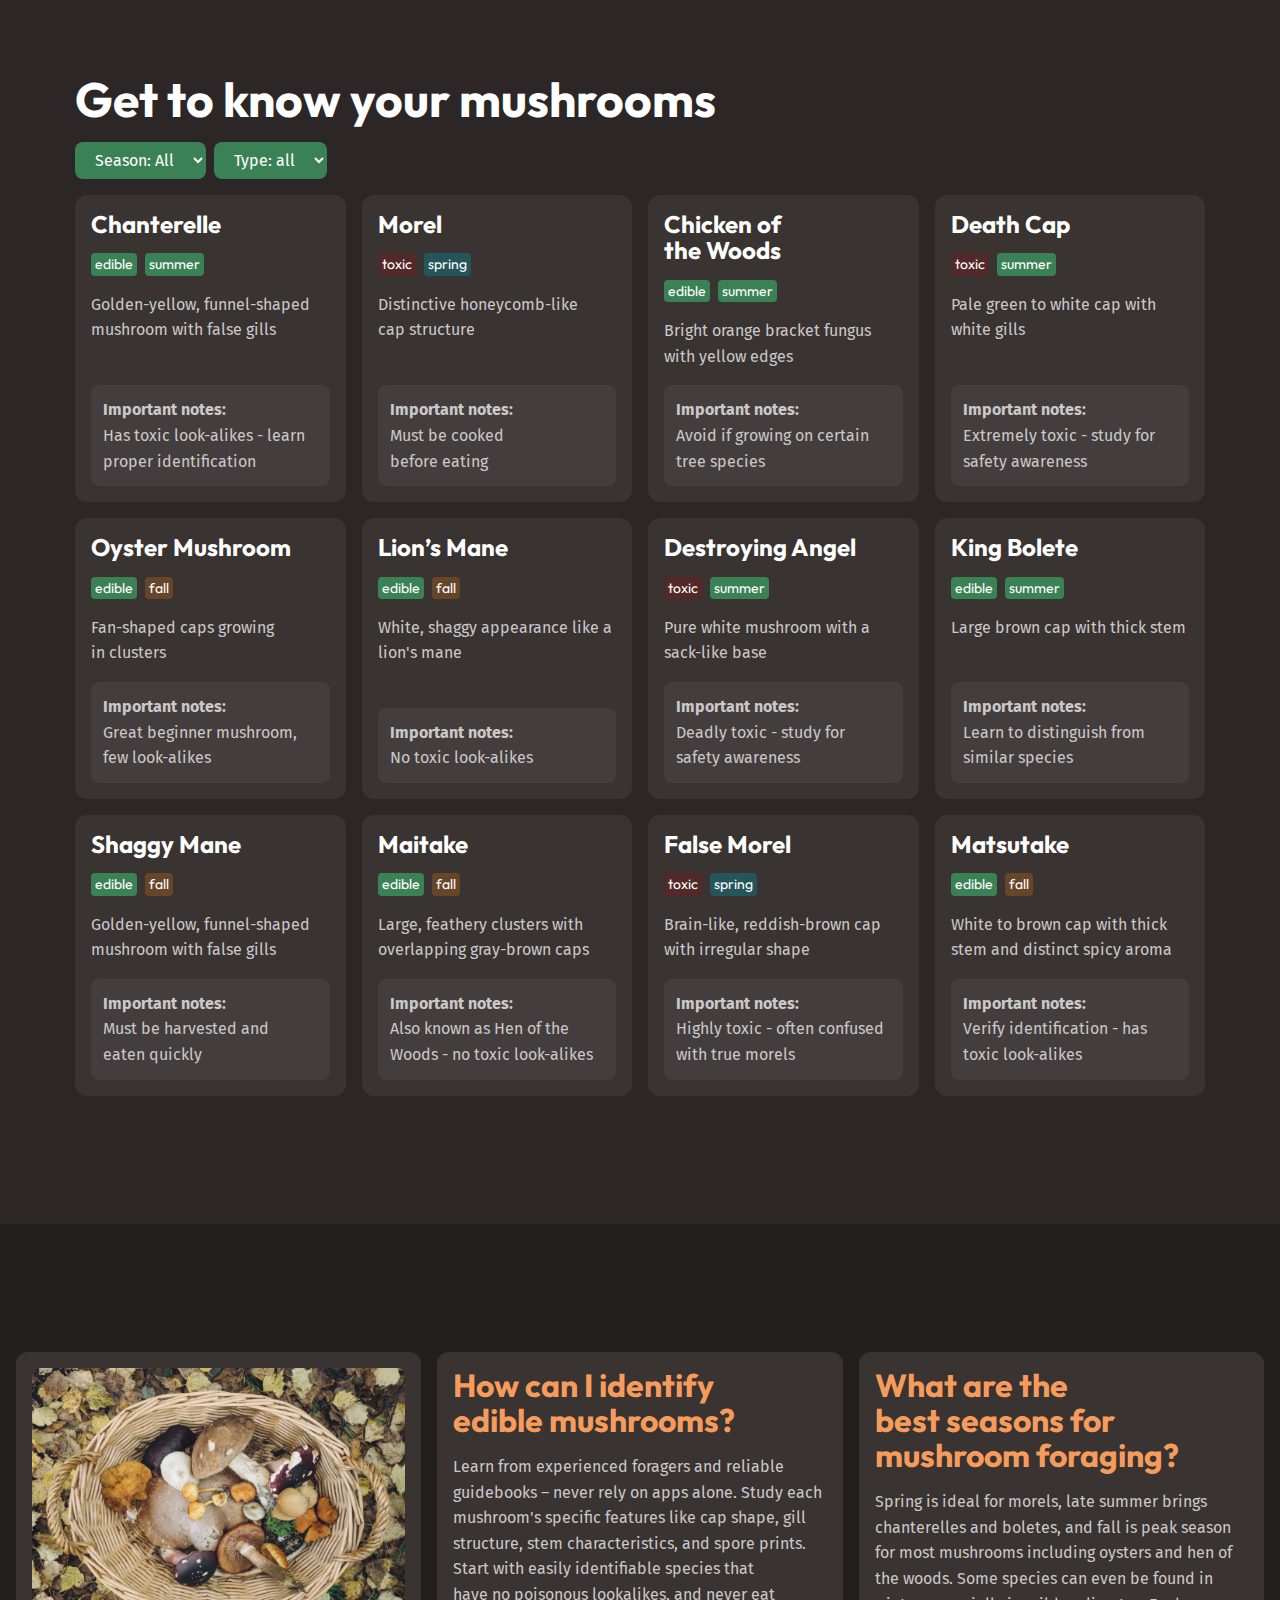
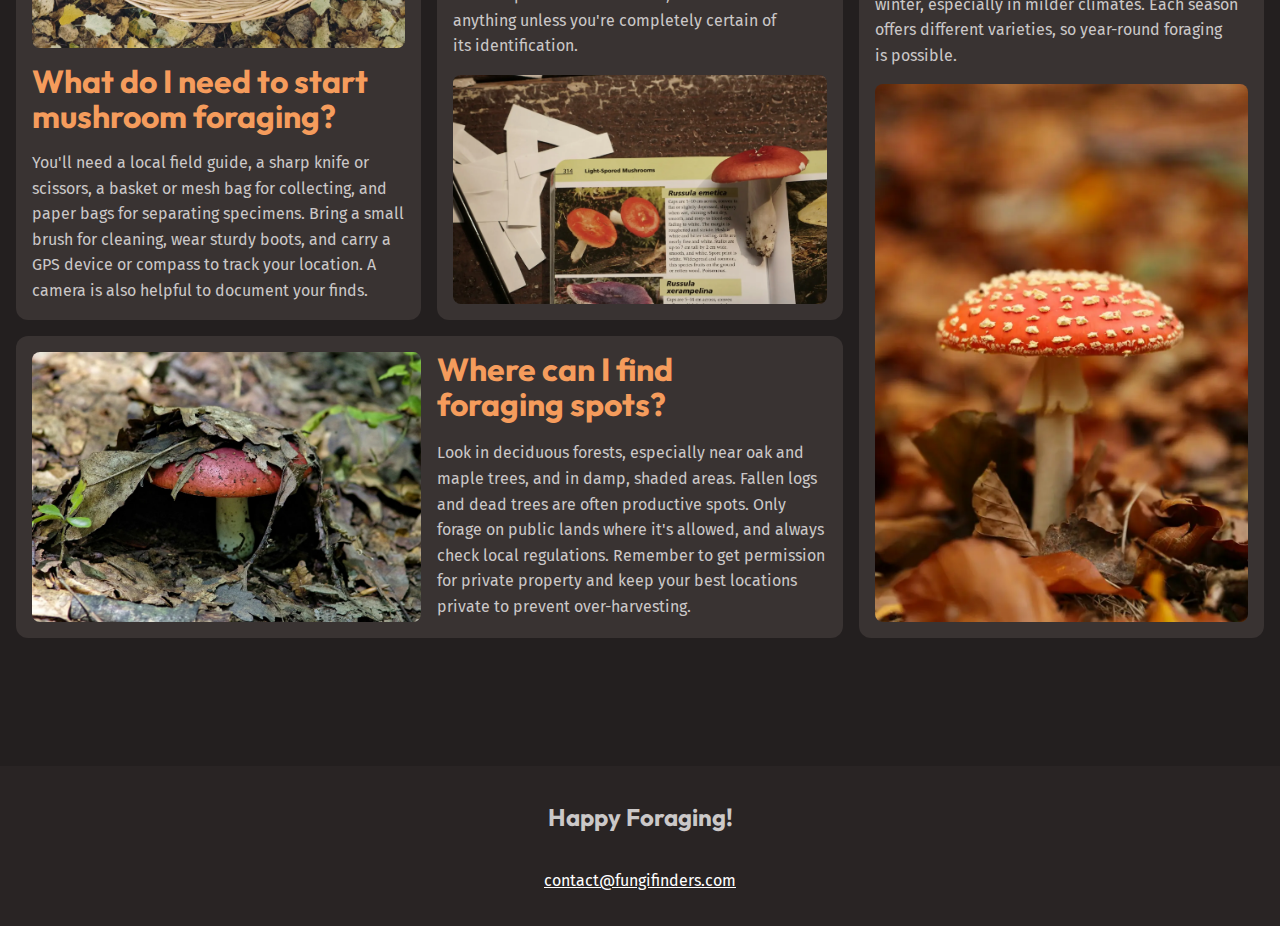
==== commit 6b3d4acf: "Style bento grid" ====
--- a/mushroom-guide.html
+++ b/mushroom-guide.html
@@ -399,67 +399,69 @@
       <section class="background-extra-dark section">
         <div class="wrapper" data-width="wide">
           <!-- bento grid -->
-          <div class="card">
-            <img
-              src="assets/start-foraging.webp"
-              alt="A basked full of wild mushrooms"
-            />
-            <h3 class="card__title">
-              What do I need to start mushroom foraging?
-            </h3>
-            <p>
-              You'll need a local field guide, a sharp knife or scissors, a
-              basket or mesh bag for collecting, and paper bags for separating
-              specimens. Bring a small brush for cleaning, wear sturdy boots,
-              and carry a GPS device or compass to track your location. A camera
-              is also helpful to document your finds.
-            </p>
-          </div>
-          <div class="card">
-            <img
-              src="assets/identify-mushrooms.webp"
-              alt="Wild mushrooms on a textbook with information about them"
-            />
-            <h3 class="card__title">How can I identify edible mushrooms?</h3>
-            <p>
-              Learn from experienced foragers and reliable guidebooks – never
-              rely on apps alone. Study each mushroom's specific features like
-              cap shape, gill structure, stem characteristics, and spore prints.
-              Start with easily identifiable species that have no poisonous
-              lookalikes, and never eat anything unless you're completely
-              certain of its identification.
-            </p>
-          </div>
-          <div class="card">
-            <img
-              src="assets/where-to-find.webp"
-              alt="A mushroom with a red cap poking out from a pile of leaves"
-            />
-            <h3 class="card__title">Where can I find foraging spots?</h3>
-            <p>
-              Look in deciduous forests, especially near oak and maple trees,
-              and in damp, shaded areas. Fallen logs and dead trees are often
-              productive spots. Only forage on public lands where it's allowed,
-              and always check local regulations. Remember to get permission for
-              private property and keep your best locations private to prevent
-              over-harvesting.
-            </p>
-          </div>
-          <div class="card">
-            <img
-              src="assets/best-seasons.webp"
-              alt="A red capped mushroom with white dots on it growing out of a leafy forest floor"
-            />
-            <h3 class="card__title">
-              What are the best seasons for mushroom foraging?
-            </h3>
-            <p>
-              Spring is ideal for morels, late summer brings chanterelles and
-              boletes, and fall is peak season for most mushrooms including
-              oysters and hen of the woods. Some species can even be found in
-              winter, especially in milder climates. Each season offers
-              different varieties, so year-round foraging is possible.
-            </p>
+          <div class="faq-bento">
+            <div class="card">
+              <img
+                src="assets/start-foraging.webp"
+                alt="A basked full of wild mushrooms"
+              />
+              <h3 class="card__title">
+                What do I need to start mushroom foraging?
+              </h3>
+              <p>
+                You'll need a local field guide, a sharp knife or scissors, a
+                basket or mesh bag for collecting, and paper bags for separating
+                specimens. Bring a small brush for cleaning, wear sturdy boots,
+                and carry a GPS device or compass to track your location. A
+                camera is also helpful to document your finds.
+              </p>
+            </div>
+            <div class="card">
+              <img
+                src="assets/identify-mushrooms.webp"
+                alt="Wild mushrooms on a textbook with information about them"
+              />
+              <h3 class="card__title">How can I identify edible mushrooms?</h3>
+              <p>
+                Learn from experienced foragers and reliable guidebooks – never
+                rely on apps alone. Study each mushroom's specific features like
+                cap shape, gill structure, stem characteristics, and spore
+                prints. Start with easily identifiable species that have no
+                poisonous lookalikes, and never eat anything unless you're
+                completely certain of its identification.
+              </p>
+            </div>
+            <div class="card">
+              <img
+                src="assets/where-to-find.webp"
+                alt="A mushroom with a red cap poking out from a pile of leaves"
+              />
+              <h3 class="card__title">Where can I find foraging spots?</h3>
+              <p>
+                Look in deciduous forests, especially near oak and maple trees,
+                and in damp, shaded areas. Fallen logs and dead trees are often
+                productive spots. Only forage on public lands where it's
+                allowed, and always check local regulations. Remember to get
+                permission for private property and keep your best locations
+                private to prevent over-harvesting.
+              </p>
+            </div>
+            <div class="card">
+              <img
+                src="assets/best-seasons.webp"
+                alt="A red capped mushroom with white dots on it growing out of a leafy forest floor"
+              />
+              <h3 class="card__title">
+                What are the best seasons for mushroom foraging?
+              </h3>
+              <p>
+                Spring is ideal for morels, late summer brings chanterelles and
+                boletes, and fall is peak season for most mushrooms including
+                oysters and hen of the woods. Some species can even be found in
+                winter, especially in milder climates. Each season offers
+                different varieties, so year-round foraging is possible.
+              </p>
+            </div>
           </div>
         </div>
       </section>
--- a/styles.css
+++ b/styles.css
@@ -509,6 +509,63 @@
     border-radius: var(--border-radius-1);
     color: var(--text-high-contrast);
   }
+
+  .faq-bento {
+    display: grid;
+    gap: 1rem;
+    grid-template-areas: "card-one" "card-two" "card-three" "card-four";
+
+    @media (width > 600px) {
+      grid-template-areas:
+        "card-one card-two "
+        "card-three card-four";
+    }
+
+    @media (width > 900px) {
+      grid-template-columns: repeat(3, 1fr);
+      grid-template-areas:
+        "card-one card-two card-four"
+        "card-three card-three card-four";
+    }
+
+    .card > img {
+      height: 100%;
+      object-fit: cover;
+    }
+
+    @media (width > 600px) {
+      .card:nth-child(even) > img {
+        order: 3;
+      }
+    }
+
+    .card:nth-child(1) {
+      grid-area: card-one;
+    }
+
+    .card:nth-child(2) {
+      grid-area: card-two;
+    }
+
+    .card:nth-child(3) {
+      grid-area: card-three;
+
+      @media (width > 900px) {
+        display: grid;
+        grid-template-columns: 1fr 1fr;
+        gap: 1rem;
+
+        img {
+          grid-column: 1 / 2;
+          grid-row: 1 / 3;
+        }
+      }
+    }
+
+    .card:nth-child(4) {
+      grid-area: card-four;
+    }
+  }
 }
 
 /* Content not visible for sighted users but available for screen reader users */
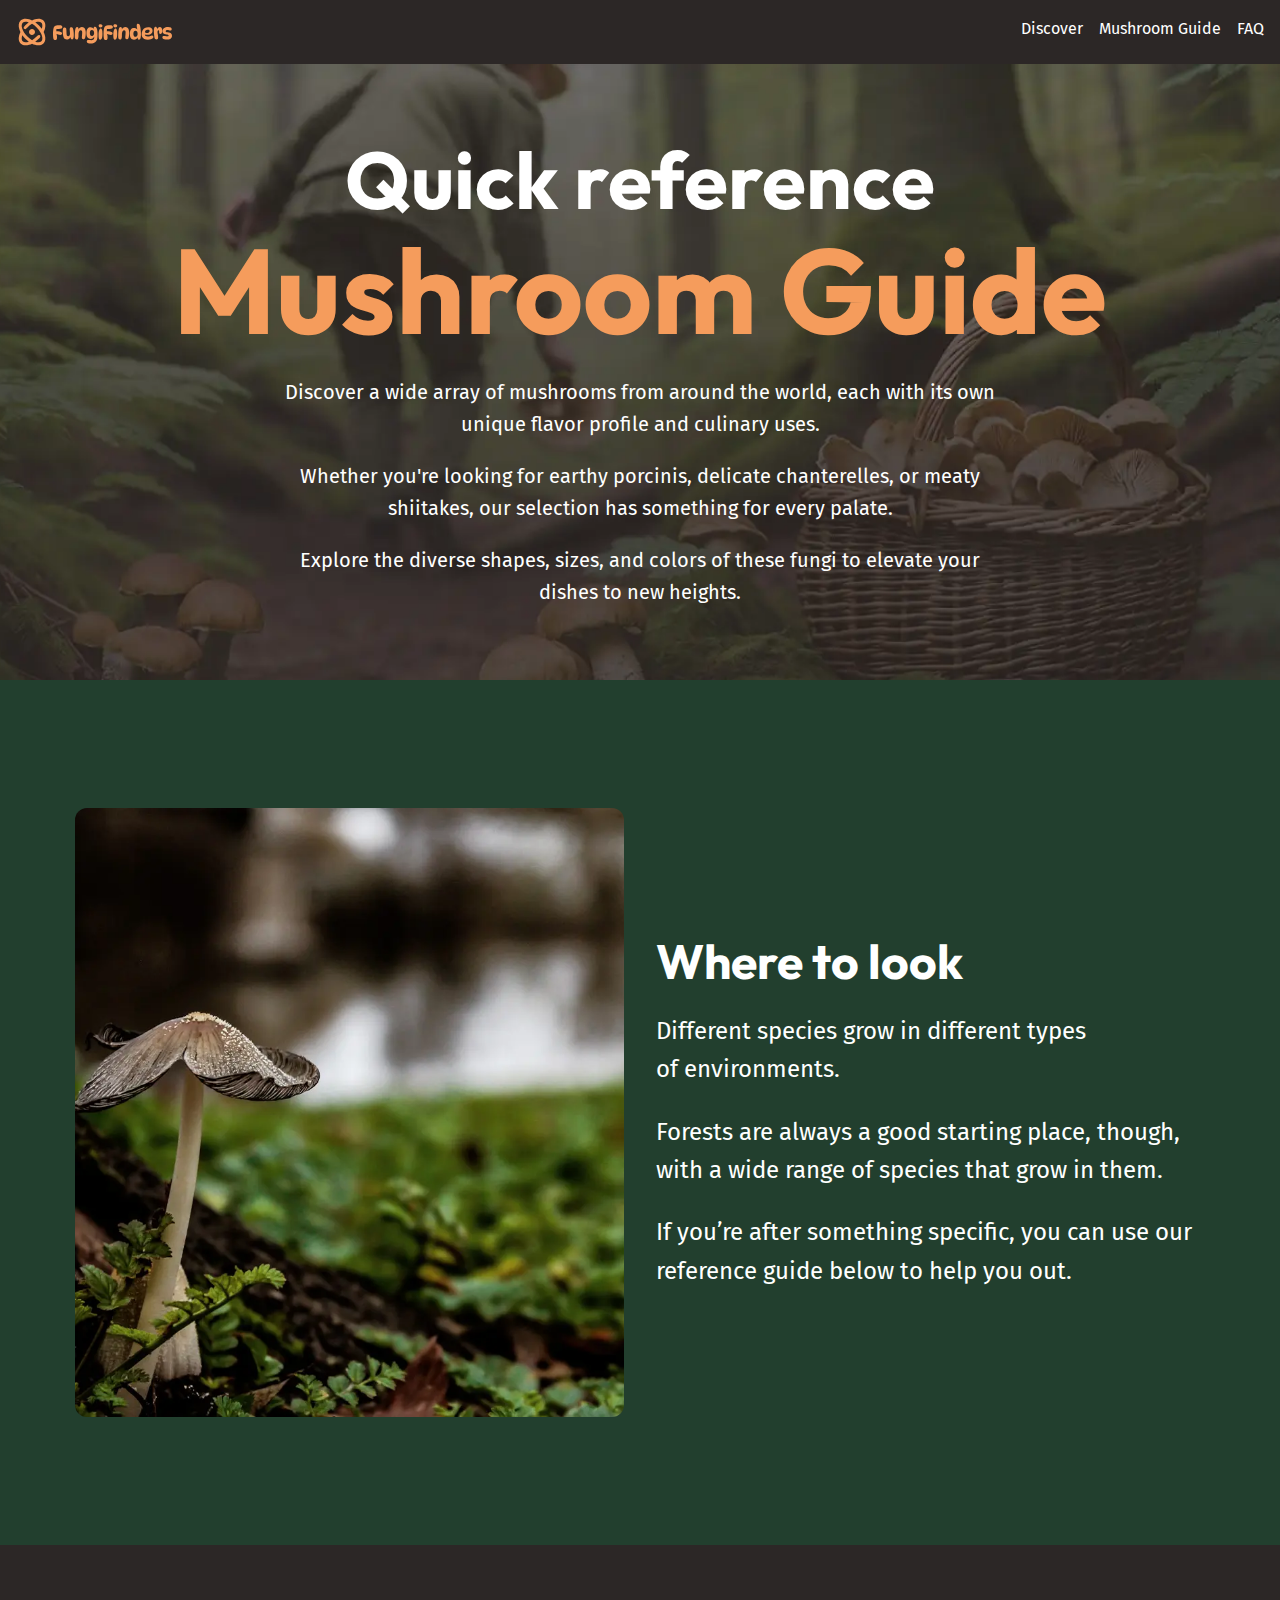
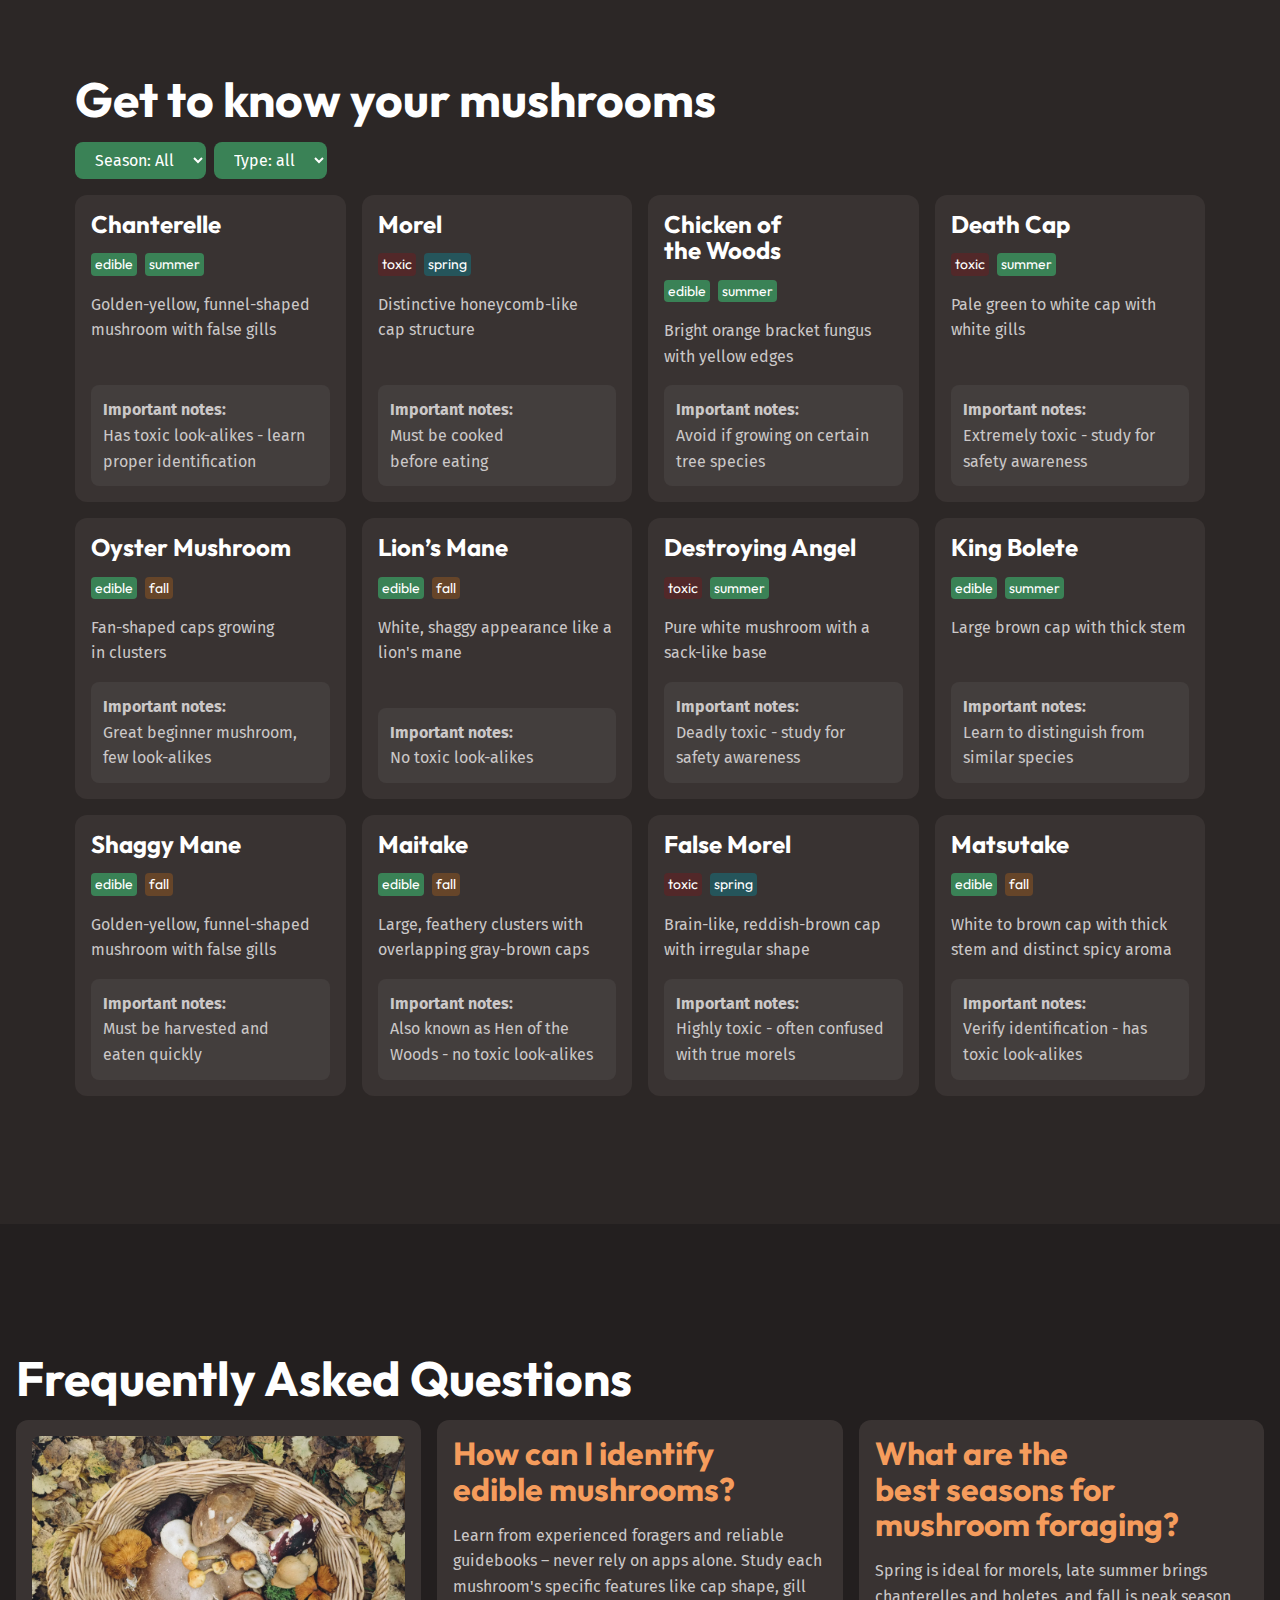
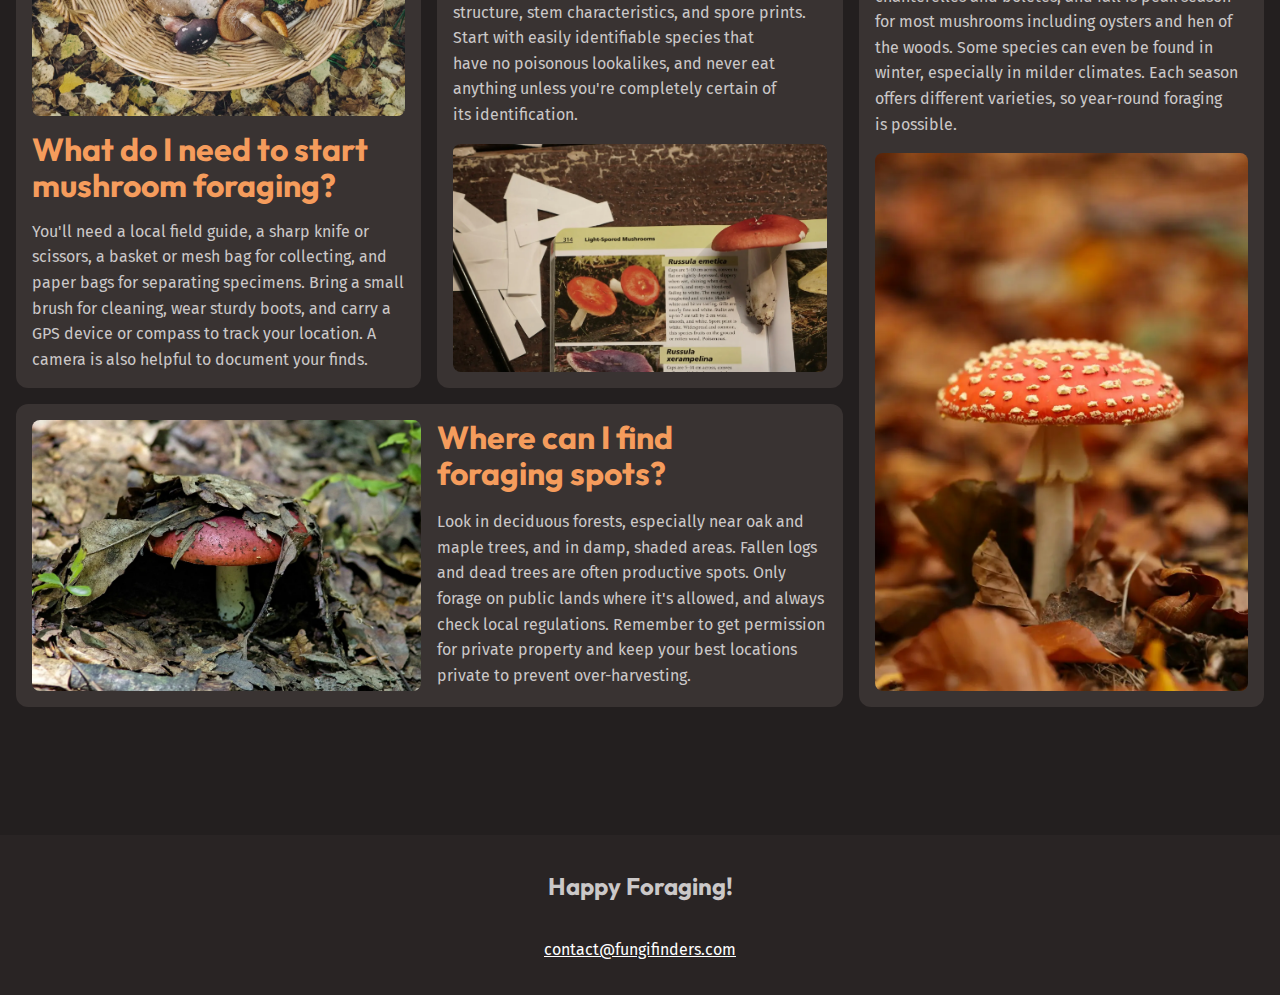
==== commit dd00c852: "Smooth scroll" ====
--- a/mushroom-guide.html
+++ b/mushroom-guide.html
@@ -29,10 +29,10 @@
                 <a href="/">Discover</a>
               </li>
               <li>
-                <a href="#">Mushroom Guide</a>
+                <a href="./mushroom-guide.html">Mushroom Guide</a>
               </li>
               <li>
-                <a href="#">FAQ</a>
+                <a href="./mushroom-guide.html#faq">FAQ</a>
               </li>
             </ul>
           </nav>
@@ -396,8 +396,9 @@
 
       <!-- faq -->
 
-      <section class="background-extra-dark section">
-        <div class="wrapper" data-width="wide">
+      <section id="faq" class="background-extra-dark section">
+        <div class="wrapper flow" data-width="wide">
+          <h2 class="section-title">Frequently Asked Questions</h2>
           <!-- bento grid -->
           <div class="faq-bento">
             <div class="card">
--- a/styles.css
+++ b/styles.css
@@ -152,6 +152,13 @@
   html {
     font-family: var(--ff-body);
     line-height: 1.6;
+    scroll-padding: 2rem;
+  }
+
+  @media (prefers-reduced-motion: no-preference) {
+    html {
+      scroll-behavior: smooth;
+    }
   }
 
   body {
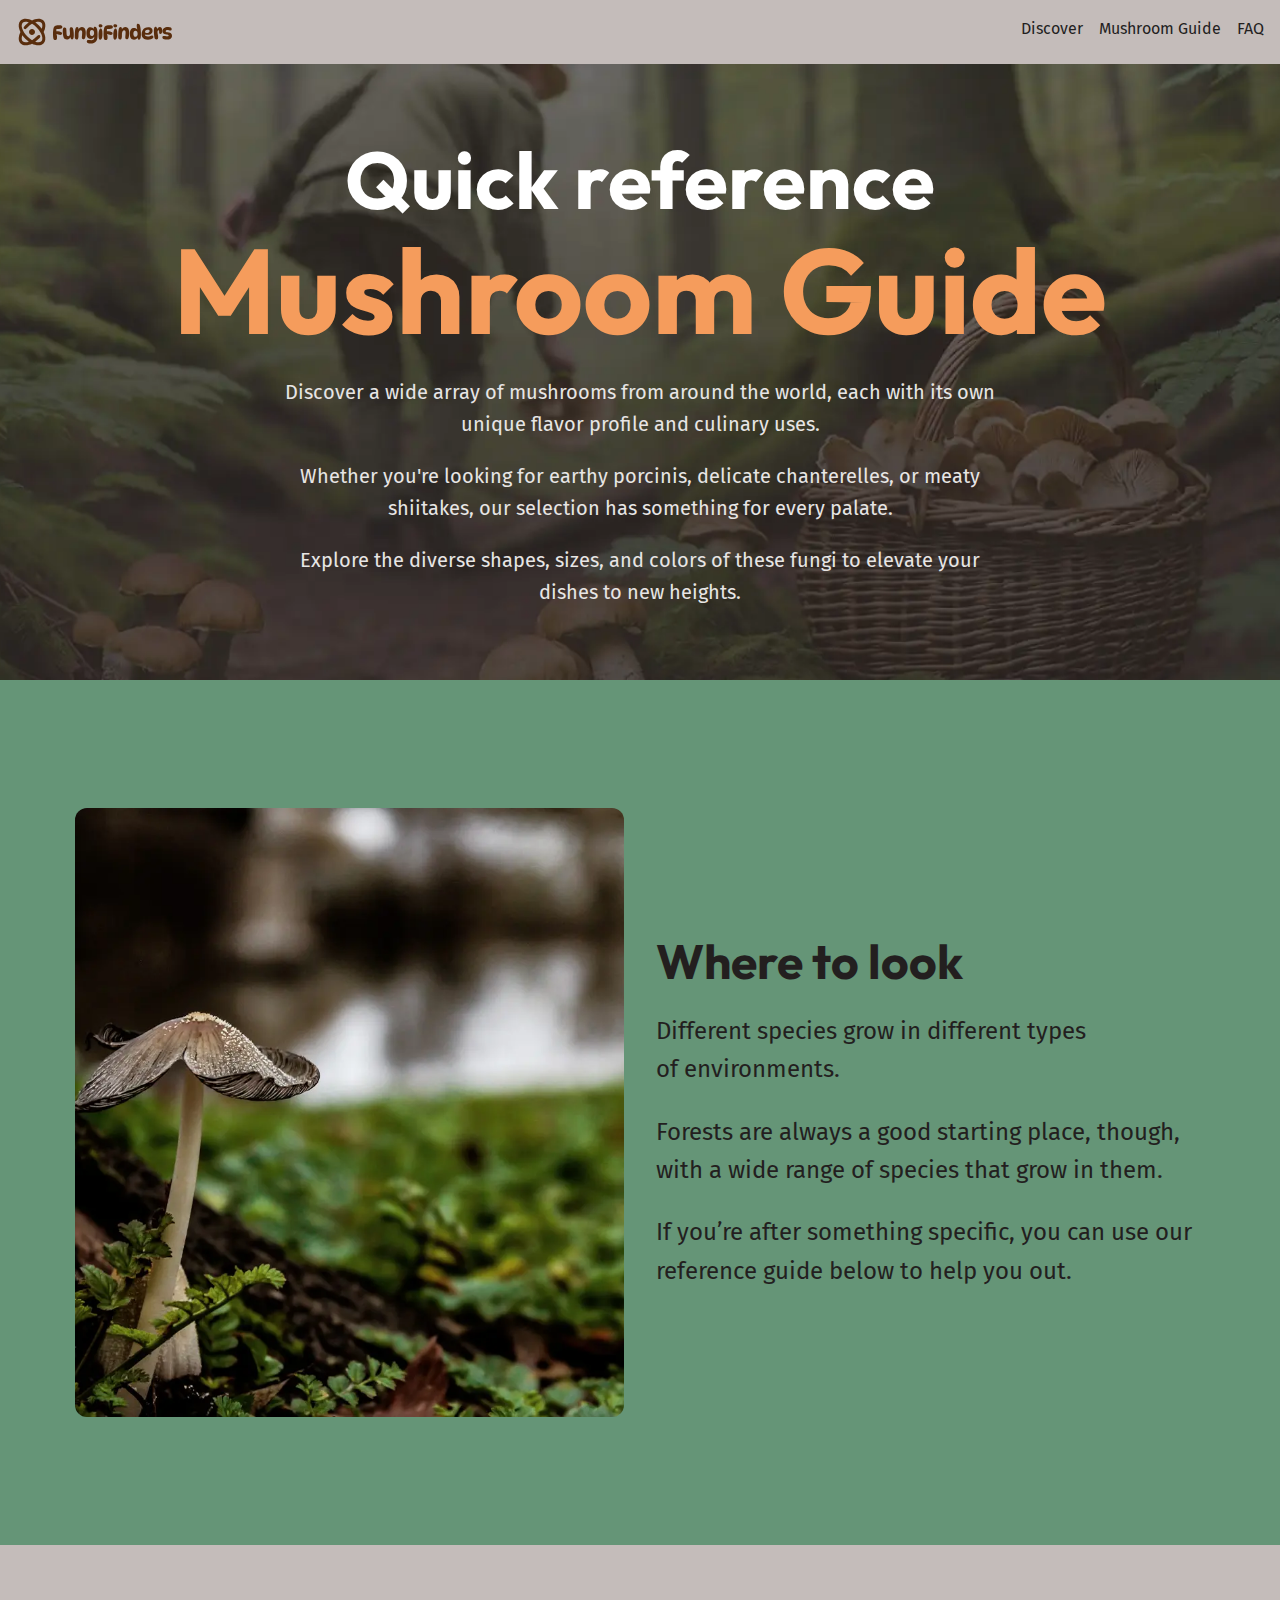
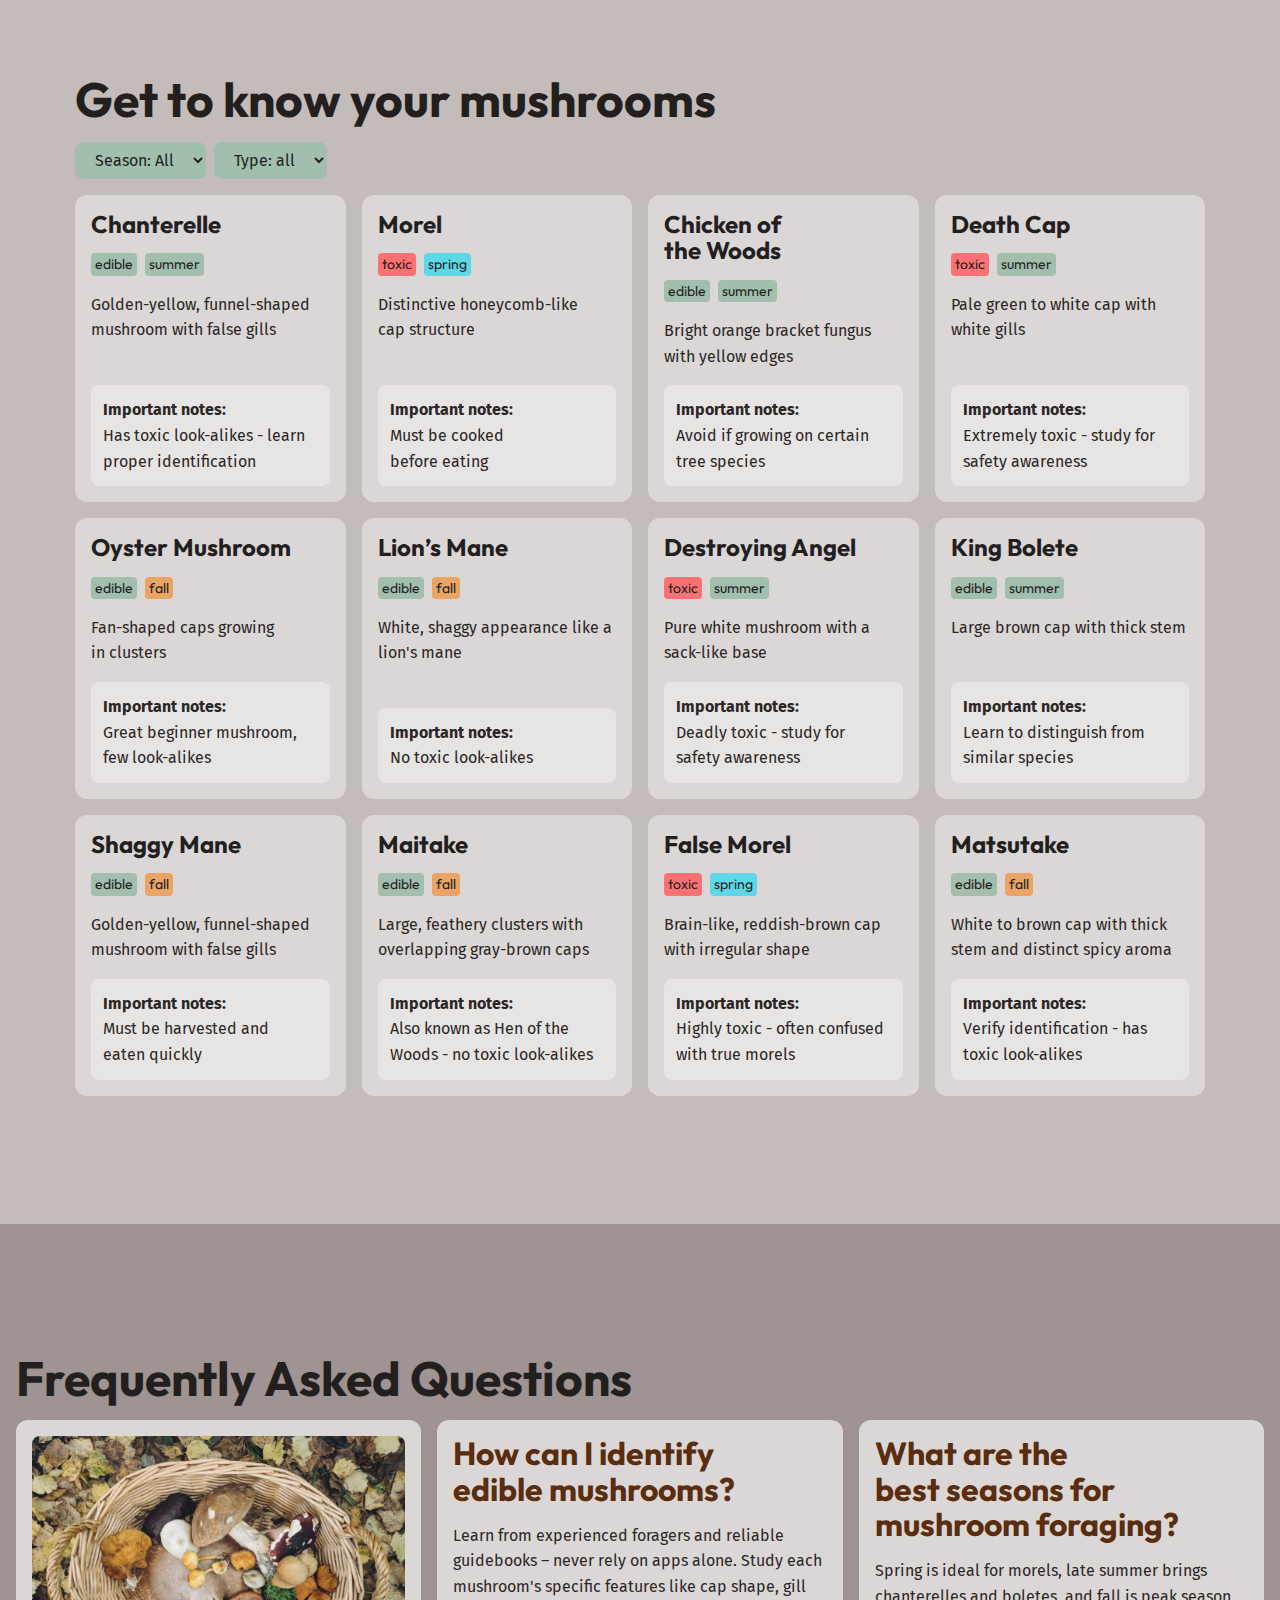
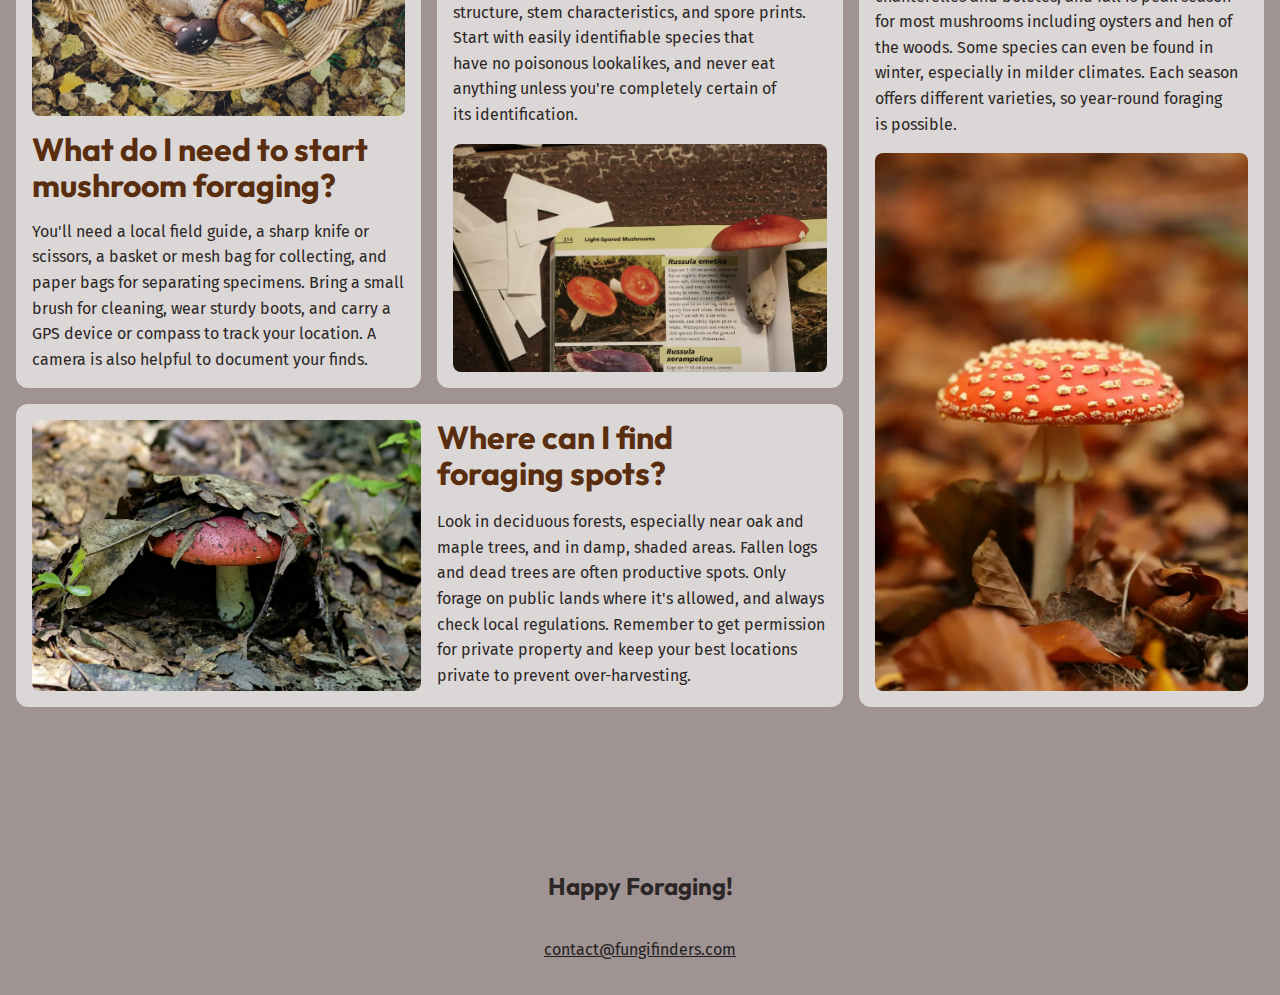
==== commit ced6cabb: "Fix logo colours for light theme" ====
--- a/mushroom-guide.html
+++ b/mushroom-guide.html
@@ -12,13 +12,31 @@
     />
     <link rel="stylesheet" href="./styles.css" />
     <script src="./main.js" defer></script>
+    <script src="./mushroom-filter.js" defer></script>
   </head>
   <body>
     <a class="skip-to-main" href="#main">Skip to main content</a>
     <header class="site-header">
       <div class="wrapper" data-width="wide">
         <div class="site-header__inner">
-          <img src="/assets/fungi-finders.svg" alt="Fungi Finders" />
+          <svg
+            width="157"
+            height="32"
+            viewBox="0 0 157 32"
+            fill="none"
+            xmlns="http://www.w3.org/2000/svg"
+          >
+            <path
+              fill-rule="evenodd"
+              clip-rule="evenodd"
+              d="M6.71812 6.71757C7.71011 5.72557 9.59348 5.34578 12.2718 6.13352C12.4606 6.18905 12.6515 6.24999 12.8442 6.31629C11.6298 7.1782 10.44 8.18116 9.31084 9.31029C8.87424 9.74689 8.4572 10.1918 8.06039 10.643C7.51329 11.2651 7.57406 12.2129 8.19613 12.76C8.81819 13.3071 9.766 13.2463 10.3131 12.6243C10.6675 12.2213 11.0407 11.8231 11.4322 11.4316C12.9144 9.94939 14.4837 8.73835 16.0284 7.81847C17.573 8.73835 19.1423 9.94939 20.6245 11.4316C22.3065 13.1136 23.6393 14.9078 24.5937 16.6506C24.6229 16.7154 24.6568 16.7781 24.6951 16.8384C25.2348 17.8505 25.6458 18.8433 25.9226 19.7844C26.7104 22.4627 26.3306 24.346 25.3386 25.338C24.3466 26.33 22.4632 26.7098 19.7849 25.9221C19.5961 25.8666 19.4052 25.8056 19.2125 25.7393C20.4269 24.8774 21.6167 23.8745 22.7459 22.7453C23.1635 22.3277 23.5633 21.9024 23.9445 21.4713C24.4934 20.8508 24.4352 19.9028 23.8147 19.354C23.1942 18.8051 22.2462 18.8632 21.6974 19.4838C21.3568 19.8689 20.999 20.2495 20.6245 20.624C19.1423 22.1062 17.573 23.3173 16.0284 24.2371C14.4837 23.3173 12.9144 22.1062 11.4322 20.624C8.71081 17.9026 6.90357 14.8875 6.13407 12.2712C5.34634 9.59293 5.72612 7.70956 6.71812 6.71757ZM13.1183 3.25542C14.0718 3.53587 15.0479 3.92169 16.0284 4.40533C17.0088 3.92169 17.9849 3.53588 18.9384 3.25542C22.0611 2.33701 25.3277 2.46405 27.4599 4.59625C28.9191 6.05539 29.4396 8.07153 29.3296 10.159C29.2317 12.0189 28.6353 14.0318 27.6508 16.0278C28.1345 17.0082 28.5203 17.9843 28.8007 18.9379C29.7192 22.0605 29.5921 25.3272 27.4599 27.4594C25.3277 29.5916 22.0611 29.7186 18.9384 28.8002C17.9849 28.5197 17.0088 28.1339 16.0284 27.6503C15.0479 28.1339 14.0718 28.5197 13.1183 28.8002C9.99566 29.7186 6.72899 29.5916 4.5968 27.4594C3.13867 26.0012 2.61787 23.9868 2.72684 21.9009C2.82406 20.0398 3.42065 18.0253 4.40591 16.0279C3.92226 15.0474 3.53643 14.0713 3.25597 13.1177C2.33756 9.99511 2.4646 6.72844 4.5968 4.59624C6.72899 2.46405 9.99566 2.33701 13.1183 3.25542ZM22.7459 9.31029C21.6167 8.18116 20.4269 7.1782 19.2125 6.31629C19.4052 6.24999 19.5961 6.18905 19.7849 6.13352C22.4632 5.34579 24.3466 5.72557 25.3386 6.71757C26.0228 7.40176 26.4138 8.48246 26.3338 10.0013C26.2886 10.8601 26.0921 11.8198 25.7399 12.8437C24.878 11.6293 23.875 10.4394 22.7459 9.31029ZM9.31084 22.7453C10.44 23.8745 11.6298 24.8774 12.8442 25.7393C12.6515 25.8056 12.4606 25.8666 12.2718 25.9221C9.59348 26.7098 7.71011 26.33 6.71812 25.338C6.03437 24.6543 5.6435 23.5746 5.72275 22.0574C5.76765 21.1979 5.9642 20.2371 6.31683 19.2119C7.17874 20.4263 8.1817 21.6162 9.31084 22.7453ZM19 16C19 17.6569 17.6569 19 16 19C14.3431 19 13 17.6569 13 16C13 14.3431 14.3431 13 16 13C17.6569 13 19 14.3431 19 16Z"
+              fill="#F59C5C"
+            />
+            <path
+              d="M43.52 9.18C44.5333 9.18 45.2533 9.34667 45.68 9.68C46.12 10.0133 46.34 10.46 46.34 11.02C46.34 11.7 46.04 12.2 45.44 12.52C44.8533 12.84 43.9467 13 42.72 13C42.3733 13 41.98 12.9933 41.54 12.98C41.1 12.9533 40.64 12.9267 40.16 12.9L40.28 12.38C40.3733 12.74 40.4133 13.1867 40.4 13.72C40.4 14.24 40.3533 14.7467 40.26 15.24L40.08 14.96C41.5867 15.0533 42.7733 15.2133 43.64 15.44C44.5067 15.6667 45.12 15.96 45.48 16.32C45.8533 16.6667 46.04 17.0933 46.04 17.6C46.04 18 45.8933 18.3333 45.6 18.6C45.32 18.8667 44.8867 19 44.3 19C43.6333 19 42.9 18.86 42.1 18.58C41.3133 18.2867 40.5 17.8733 39.66 17.34L40.32 17.3C40.44 17.5933 40.5533 17.9933 40.66 18.5C40.78 18.9933 40.8733 19.5267 40.94 20.1C41.0067 20.6733 41.04 21.2133 41.04 21.72C41.04 22.5067 40.8733 23.0867 40.54 23.46C40.22 23.8333 39.7733 24.02 39.2 24.02C38.7867 24.02 38.4333 23.9267 38.14 23.74C37.86 23.5667 37.6533 23.2867 37.52 22.9C37.36 22.4733 37.2333 21.82 37.14 20.94C37.0467 20.06 37 18.96 37 17.64C37 15.76 37.1067 14.2733 37.32 13.18C37.5333 12.0733 37.8067 11.2867 38.14 10.82C38.4333 10.42 38.8667 10.1 39.44 9.86C40.0267 9.62 40.68 9.44667 41.4 9.34C42.12 9.23333 42.8267 9.18 43.52 9.18ZM56.1045 23.38C55.6779 23.38 55.3445 23.26 55.1045 23.02C54.8779 22.7667 54.7245 22.4467 54.6445 22.06C54.5645 21.66 54.5245 21.24 54.5245 20.8L54.6245 20.72C54.4645 21.2933 54.1845 21.7867 53.7845 22.2C53.3979 22.6133 52.9445 22.9333 52.4245 23.16C51.9179 23.3733 51.4112 23.48 50.9045 23.48C50.1845 23.48 49.5445 23.32 48.9845 23C48.4379 22.6667 48.0045 22.1467 47.6845 21.44C47.3912 20.7733 47.1579 19.9067 46.9845 18.84C46.8245 17.7733 46.7445 16.6733 46.7445 15.54C46.7445 14.9667 46.7645 14.44 46.8045 13.96C46.8579 13.4667 46.9379 13.06 47.0445 12.74C47.1779 12.3267 47.3845 12.0267 47.6645 11.84C47.9445 11.64 48.2912 11.54 48.7045 11.54C49.1845 11.54 49.5645 11.7133 49.8445 12.06C50.1245 12.3933 50.2912 12.8667 50.3445 13.48C50.3979 13.9067 50.4312 14.42 50.4445 15.02C50.4712 15.6067 50.4979 16.1933 50.5245 16.78C50.5512 17.3667 50.5779 17.86 50.6045 18.26C50.6845 18.94 50.8579 19.44 51.1245 19.76C51.4045 20.08 51.7512 20.24 52.1645 20.24C52.7512 20.24 53.1979 20.0067 53.5045 19.54C53.8112 19.06 53.9645 18.4 53.9645 17.56C53.9645 17.1333 53.9379 16.6467 53.8845 16.1C53.8445 15.5533 53.7979 15.02 53.7445 14.5C53.7045 13.98 53.6845 13.5533 53.6845 13.22C53.6845 12.4867 53.8179 11.96 54.0845 11.64C54.3512 11.32 54.7245 11.16 55.2045 11.16C55.6045 11.16 55.9445 11.26 56.2245 11.46C56.5179 11.6467 56.7379 11.9133 56.8845 12.26C57.0712 12.66 57.2312 13.2 57.3645 13.88C57.4979 14.56 57.6045 15.3333 57.6845 16.2C57.7645 17.0533 57.8045 17.96 57.8045 18.92C57.8045 20.4133 57.6779 21.5333 57.4245 22.28C57.1845 23.0133 56.7445 23.38 56.1045 23.38ZM61.1366 11.06C61.6566 11.06 62.0166 11.2333 62.2166 11.58C62.4166 11.9267 62.5166 12.44 62.5166 13.12C62.5166 13.28 62.5032 13.4533 62.4766 13.64C62.4632 13.8133 62.4366 13.9733 62.3966 14.12L62.3566 13.72C62.6632 12.8533 63.1432 12.18 63.7966 11.7C64.4632 11.2067 65.1699 10.96 65.9166 10.96C66.7699 10.96 67.4832 11.2 68.0566 11.68C68.6299 12.16 69.0566 12.8333 69.3366 13.7C69.6299 14.5667 69.7766 15.5933 69.7766 16.78C69.7766 17.46 69.7432 18.1267 69.6766 18.78C69.6232 19.4333 69.5499 20.0333 69.4566 20.58C69.3632 21.1133 69.2499 21.5533 69.1166 21.9C68.9299 22.3667 68.6766 22.72 68.3566 22.96C68.0499 23.1867 67.6832 23.3 67.2566 23.3C66.8032 23.3 66.4566 23.1467 66.2166 22.84C65.9766 22.52 65.8566 22.0867 65.8566 21.54C65.8566 21.1133 65.8832 20.6 65.9366 20C65.9899 19.3867 66.0432 18.7733 66.0966 18.16C66.1499 17.5333 66.1766 16.9867 66.1766 16.52C66.1766 14.96 65.6766 14.18 64.6766 14.18C64.1432 14.18 63.6899 14.4267 63.3166 14.92C62.9566 15.4 62.7166 16.0867 62.5966 16.98C62.5566 17.3267 62.5299 17.76 62.5166 18.28C62.5166 18.7867 62.5099 19.2933 62.4966 19.8C62.4966 20.2933 62.4832 20.7133 62.4566 21.06C62.3899 21.9267 62.2032 22.5467 61.8966 22.92C61.5899 23.2933 61.1766 23.48 60.6566 23.48C60.0299 23.48 59.5566 23.2533 59.2366 22.8C58.9299 22.3333 58.7766 21.5533 58.7766 20.46C58.7766 19.9 58.7899 19.2733 58.8166 18.58C58.8432 17.8867 58.8766 17.1933 58.9166 16.5C58.9699 15.7933 59.0299 15.1533 59.0966 14.58C59.2299 13.5 59.4499 12.6467 59.7566 12.02C60.0632 11.38 60.5232 11.06 61.1366 11.06ZM74.61 22.94C73.3567 22.94 72.35 22.4667 71.59 21.52C70.83 20.5733 70.45 19.1333 70.45 17.2C70.45 15.1333 70.81 13.6267 71.53 12.68C72.2633 11.72 73.2567 11.24 74.51 11.24C75.2567 11.24 75.9167 11.42 76.49 11.78C77.0633 12.1267 77.5633 12.62 77.99 13.26L77.77 13.78C77.73 13.5933 77.6967 13.3933 77.67 13.18C77.6433 12.9667 77.63 12.8067 77.63 12.7C77.63 12.1133 77.7433 11.66 77.97 11.34C78.1967 11.02 78.55 10.86 79.03 10.86C79.55 10.86 79.97 11.0533 80.29 11.44C80.61 11.8267 80.8433 12.38 80.99 13.1C81.15 13.7267 81.2833 14.52 81.39 15.48C81.4967 16.44 81.55 17.4133 81.55 18.4C81.55 19.68 81.5033 20.7533 81.41 21.62C81.3167 22.4867 81.1633 23.2067 80.95 23.78C80.7367 24.3533 80.4567 24.8533 80.11 25.28C79.5233 25.9867 78.75 26.52 77.79 26.88C76.83 27.24 75.73 27.42 74.49 27.42C73.5833 27.42 72.8567 27.3333 72.31 27.16C71.7767 26.9867 71.39 26.7533 71.15 26.46C70.91 26.1667 70.79 25.8333 70.79 25.46C70.79 25.0333 70.8967 24.68 71.11 24.4C71.3233 24.12 71.65 23.98 72.09 23.98C72.49 23.98 72.93 24.02 73.41 24.1C73.9033 24.18 74.4567 24.22 75.07 24.22C76.23 24.22 77.05 23.9733 77.53 23.48C78.01 22.9867 78.25 22.2733 78.25 21.34C78.25 21.0333 78.23 20.6733 78.19 20.26L78.47 20.24C78.1233 21.0667 77.6167 21.7267 76.95 22.22C76.2833 22.7 75.5033 22.94 74.61 22.94ZM75.87 20.12C76.23 20.12 76.5833 20.02 76.93 19.82C77.2767 19.62 77.5567 19.2933 77.77 18.84C77.9967 18.3867 78.11 17.7733 78.11 17C78.11 16.08 77.9167 15.3333 77.53 14.76C77.1433 14.1733 76.57 13.88 75.81 13.88C75.17 13.88 74.6833 14.14 74.35 14.66C74.03 15.1667 73.87 15.94 73.87 16.98C73.87 17.9667 74.03 18.74 74.35 19.3C74.6833 19.8467 75.19 20.12 75.87 20.12ZM84.6477 8.16C85.2877 8.16 85.7477 8.32667 86.0277 8.66C86.3077 8.99333 86.4477 9.37333 86.4477 9.8C86.4477 10.3333 86.2743 10.7467 85.9277 11.04C85.581 11.3333 85.0943 11.48 84.4677 11.48C83.8543 11.48 83.3943 11.32 83.0877 11C82.7943 10.68 82.6477 10.3 82.6477 9.86C82.6477 9.3 82.8277 8.88 83.1877 8.6C83.561 8.30667 84.0477 8.16 84.6477 8.16ZM84.7877 12.62C85.3077 12.62 85.7143 13.02 86.0077 13.82C86.301 14.62 86.4477 15.8933 86.4477 17.64C86.4477 19.7867 86.261 21.3333 85.8877 22.28C85.5277 23.2267 84.9743 23.7 84.2277 23.7C83.6543 23.7 83.2277 23.3533 82.9477 22.66C82.681 21.9533 82.5477 20.7267 82.5477 18.98C82.5477 16.8333 82.7543 15.24 83.1677 14.2C83.5943 13.1467 84.1343 12.62 84.7877 12.62ZM94.0708 9.18C95.0841 9.18 95.8041 9.34667 96.2308 9.68C96.6708 10.0133 96.8908 10.46 96.8908 11.02C96.8908 11.7 96.5908 12.2 95.9908 12.52C95.4041 12.84 94.4974 13 93.2708 13C92.9241 13 92.5308 12.9933 92.0908 12.98C91.6508 12.9533 91.1908 12.9267 90.7108 12.9L90.8308 12.38C90.9241 12.74 90.9641 13.1867 90.9508 13.72C90.9508 14.24 90.9041 14.7467 90.8108 15.24L90.6308 14.96C92.1374 15.0533 93.3241 15.2133 94.1908 15.44C95.0574 15.6667 95.6708 15.96 96.0308 16.32C96.4041 16.6667 96.5908 17.0933 96.5908 17.6C96.5908 18 96.4441 18.3333 96.1508 18.6C95.8708 18.8667 95.4374 19 94.8508 19C94.1841 19 93.4508 18.86 92.6508 18.58C91.8641 18.2867 91.0508 17.8733 90.2108 17.34L90.8708 17.3C90.9908 17.5933 91.1041 17.9933 91.2108 18.5C91.3308 18.9933 91.4241 19.5267 91.4908 20.1C91.5574 20.6733 91.5908 21.2133 91.5908 21.72C91.5908 22.5067 91.4241 23.0867 91.0908 23.46C90.7708 23.8333 90.3241 24.02 89.7508 24.02C89.3374 24.02 88.9841 23.9267 88.6908 23.74C88.4108 23.5667 88.2041 23.2867 88.0708 22.9C87.9108 22.4733 87.7841 21.82 87.6908 20.94C87.5974 20.06 87.5508 18.96 87.5508 17.64C87.5508 15.76 87.6574 14.2733 87.8708 13.18C88.0841 12.0733 88.3574 11.2867 88.6908 10.82C88.9841 10.42 89.4174 10.1 89.9908 9.86C90.5774 9.62 91.2308 9.44667 91.9508 9.34C92.6708 9.23333 93.3774 9.18 94.0708 9.18ZM99.3953 8.16C100.035 8.16 100.495 8.32667 100.775 8.66C101.055 8.99333 101.195 9.37333 101.195 9.8C101.195 10.3333 101.022 10.7467 100.675 11.04C100.329 11.3333 99.842 11.48 99.2153 11.48C98.602 11.48 98.142 11.32 97.8353 11C97.542 10.68 97.3953 10.3 97.3953 9.86C97.3953 9.3 97.5753 8.88 97.9353 8.6C98.3086 8.30667 98.7953 8.16 99.3953 8.16ZM99.5353 12.62C100.055 12.62 100.462 13.02 100.755 13.82C101.049 14.62 101.195 15.8933 101.195 17.64C101.195 19.7867 101.009 21.3333 100.635 22.28C100.275 23.2267 99.722 23.7 98.9753 23.7C98.402 23.7 97.9753 23.3533 97.6953 22.66C97.4286 21.9533 97.2953 20.7267 97.2953 18.98C97.2953 16.8333 97.502 15.24 97.9153 14.2C98.342 13.1467 98.882 12.62 99.5353 12.62ZM104.558 11.06C105.078 11.06 105.438 11.2333 105.638 11.58C105.838 11.9267 105.938 12.44 105.938 13.12C105.938 13.28 105.925 13.4533 105.898 13.64C105.885 13.8133 105.858 13.9733 105.818 14.12L105.778 13.72C106.085 12.8533 106.565 12.18 107.218 11.7C107.885 11.2067 108.592 10.96 109.338 10.96C110.192 10.96 110.905 11.2 111.478 11.68C112.052 12.16 112.478 12.8333 112.758 13.7C113.052 14.5667 113.198 15.5933 113.198 16.78C113.198 17.46 113.165 18.1267 113.098 18.78C113.045 19.4333 112.972 20.0333 112.878 20.58C112.785 21.1133 112.672 21.5533 112.538 21.9C112.352 22.3667 112.098 22.72 111.778 22.96C111.472 23.1867 111.105 23.3 110.678 23.3C110.225 23.3 109.878 23.1467 109.638 22.84C109.398 22.52 109.278 22.0867 109.278 21.54C109.278 21.1133 109.305 20.6 109.358 20C109.412 19.3867 109.465 18.7733 109.518 18.16C109.572 17.5333 109.598 16.9867 109.598 16.52C109.598 14.96 109.098 14.18 108.098 14.18C107.565 14.18 107.112 14.4267 106.738 14.92C106.378 15.4 106.138 16.0867 106.018 16.98C105.978 17.3267 105.952 17.76 105.938 18.28C105.938 18.7867 105.932 19.2933 105.918 19.8C105.918 20.2933 105.905 20.7133 105.878 21.06C105.812 21.9267 105.625 22.5467 105.318 22.92C105.012 23.2933 104.598 23.48 104.078 23.48C103.452 23.48 102.978 23.2533 102.658 22.8C102.352 22.3333 102.198 21.5533 102.198 20.46C102.198 19.9 102.212 19.2733 102.238 18.58C102.265 17.8867 102.298 17.1933 102.338 16.5C102.392 15.7933 102.452 15.1533 102.518 14.58C102.652 13.5 102.872 12.6467 103.178 12.02C103.485 11.38 103.945 11.06 104.558 11.06ZM117.972 23.78C116.692 23.78 115.685 23.2933 114.952 22.32C114.232 21.3333 113.872 19.8333 113.872 17.82C113.872 15.82 114.225 14.36 114.932 13.44C115.639 12.5067 116.652 12.04 117.972 12.04C118.745 12.04 119.425 12.2 120.012 12.52C120.599 12.84 121.125 13.2933 121.592 13.88L121.352 13.96C121.259 13.44 121.159 12.8867 121.052 12.3C120.945 11.7133 120.859 11.16 120.792 10.64C120.739 10.12 120.712 9.70667 120.712 9.4C120.712 8.86667 120.812 8.46 121.012 8.18C121.225 7.88667 121.552 7.74 121.992 7.74C122.539 7.74 122.979 7.94667 123.312 8.36C123.659 8.77333 123.932 9.4 124.132 10.24C124.292 10.8933 124.432 11.68 124.552 12.6C124.672 13.52 124.765 14.4867 124.832 15.5C124.912 16.5 124.952 17.4533 124.952 18.36C124.952 19.7467 124.865 20.8333 124.692 21.62C124.532 22.3933 124.299 22.9333 123.992 23.24C123.685 23.5467 123.325 23.7 122.912 23.7C122.419 23.7 122.079 23.4933 121.892 23.08C121.719 22.6667 121.632 21.9933 121.632 21.06H121.972C121.612 21.8867 121.085 22.5467 120.392 23.04C119.712 23.5333 118.905 23.78 117.972 23.78ZM119.412 20.86C119.812 20.86 120.179 20.7533 120.512 20.54C120.845 20.3267 121.112 19.9933 121.312 19.54C121.512 19.0733 121.612 18.4933 121.612 17.8C121.612 16.8933 121.425 16.1533 121.052 15.58C120.679 15.0067 120.119 14.72 119.372 14.72C118.785 14.72 118.305 14.9733 117.932 15.48C117.559 15.9867 117.372 16.7533 117.372 17.78C117.372 18.6733 117.559 19.4133 117.932 20C118.305 20.5733 118.799 20.86 119.412 20.86ZM131.93 23.66C130.383 23.66 129.15 23.44 128.23 23C127.323 22.56 126.663 21.9267 126.25 21.1C125.85 20.2733 125.65 19.2867 125.65 18.14C125.65 16.6867 125.93 15.4533 126.49 14.44C127.063 13.4133 127.843 12.6267 128.83 12.08C129.83 11.5333 130.963 11.26 132.23 11.26C133.737 11.26 134.837 11.5867 135.53 12.24C136.223 12.88 136.57 13.7267 136.57 14.78C136.57 15.62 136.343 16.3467 135.89 16.96C135.45 17.5733 134.837 18.0467 134.05 18.38C133.263 18.7 132.357 18.86 131.33 18.86C130.783 18.86 130.257 18.8067 129.75 18.7C129.257 18.58 128.81 18.42 128.41 18.22L128.89 17.24C128.85 17.56 128.83 17.88 128.83 18.2C128.83 19 129.09 19.5733 129.61 19.92C130.13 20.2533 130.863 20.42 131.81 20.42C132.61 20.42 133.263 20.3467 133.77 20.2C134.277 20.04 134.71 19.8867 135.07 19.74C135.43 19.5933 135.777 19.52 136.11 19.52C136.323 19.52 136.523 19.58 136.71 19.7C136.91 19.8067 137.07 19.9667 137.19 20.18C137.323 20.3933 137.39 20.66 137.39 20.98C137.39 21.46 137.183 21.9067 136.77 22.32C136.357 22.72 135.743 23.0467 134.93 23.3C134.117 23.54 133.117 23.66 131.93 23.66ZM130.77 16.94C131.597 16.94 132.277 16.76 132.81 16.4C133.343 16.0267 133.61 15.5733 133.61 15.04C133.61 14.6533 133.47 14.3333 133.19 14.08C132.923 13.8133 132.51 13.68 131.95 13.68C131.417 13.68 130.923 13.7867 130.47 14C130.03 14.2 129.677 14.4667 129.41 14.8C129.157 15.12 129.03 15.4733 129.03 15.86C129.03 16.2067 129.183 16.4733 129.49 16.66C129.797 16.8467 130.223 16.94 130.77 16.94ZM137.865 14.78C137.865 13.3933 138.012 12.3933 138.305 11.78C138.598 11.1667 139.018 10.86 139.565 10.86C139.965 10.86 140.278 11.0067 140.505 11.3C140.732 11.58 140.898 11.9333 141.005 12.36C141.112 12.7733 141.165 13.1933 141.165 13.62L141.065 13.58C141.292 12.86 141.638 12.24 142.105 11.72C142.572 11.2 143.138 10.94 143.805 10.94C144.618 10.94 145.218 11.2733 145.605 11.94C146.005 12.5933 146.205 13.4133 146.205 14.4C146.205 15.7067 146.032 16.62 145.685 17.14C145.338 17.66 144.878 17.92 144.305 17.92C143.878 17.92 143.565 17.7733 143.365 17.48C143.165 17.1867 143.092 16.6933 143.145 16C143.185 15.3467 143.145 14.8933 143.025 14.64C142.918 14.3867 142.745 14.26 142.505 14.26C142.198 14.26 141.952 14.4467 141.765 14.82C141.592 15.18 141.505 15.6467 141.505 16.22C141.505 16.4867 141.538 16.8333 141.605 17.26C141.672 17.6733 141.745 18.1267 141.825 18.62C141.905 19.1 141.978 19.58 142.045 20.06C142.112 20.54 142.145 20.9867 142.145 21.4C142.145 22.16 141.998 22.7067 141.705 23.04C141.412 23.3733 140.998 23.54 140.465 23.54C139.905 23.54 139.465 23.38 139.145 23.06C138.825 22.74 138.592 22.22 138.445 21.5C138.352 20.94 138.258 20.2667 138.165 19.48C138.072 18.68 137.998 17.8667 137.945 17.04C137.892 16.2 137.865 15.4467 137.865 14.78ZM152.094 10.98C153.374 10.98 154.294 11.1867 154.854 11.6C155.428 12 155.714 12.52 155.714 13.16C155.714 13.56 155.581 13.8867 155.314 14.14C155.061 14.38 154.694 14.5 154.214 14.5C153.801 14.5 153.361 14.44 152.894 14.32C152.428 14.1867 151.894 14.12 151.294 14.12C150.774 14.12 150.381 14.2267 150.114 14.44C149.848 14.64 149.714 14.8933 149.714 15.2C149.714 15.5067 149.834 15.7533 150.074 15.94C150.328 16.1133 150.828 16.24 151.574 16.32C152.548 16.4267 153.361 16.6 154.014 16.84C154.668 17.0667 155.154 17.42 155.474 17.9C155.808 18.3667 155.974 19.02 155.974 19.86C155.974 21.14 155.514 22.08 154.594 22.68C153.674 23.28 152.394 23.58 150.754 23.58C149.688 23.58 148.834 23.4867 148.194 23.3C147.554 23.1133 147.088 22.8467 146.794 22.5C146.514 22.1533 146.374 21.7533 146.374 21.3C146.374 20.8733 146.514 20.5467 146.794 20.32C147.074 20.08 147.408 19.96 147.794 19.96C148.101 19.96 148.428 20 148.774 20.08C149.121 20.1467 149.488 20.2267 149.874 20.32C150.261 20.4 150.661 20.44 151.074 20.44C152.088 20.44 152.594 20.1333 152.594 19.52C152.594 19.3067 152.541 19.1333 152.434 19C152.328 18.8533 152.128 18.7333 151.834 18.64C151.554 18.5467 151.134 18.4667 150.574 18.4C149.734 18.32 149.008 18.18 148.394 17.98C147.781 17.7667 147.308 17.44 146.974 17C146.641 16.5467 146.474 15.9333 146.474 15.16C146.474 13.9067 146.961 12.9 147.934 12.14C148.908 11.3667 150.294 10.98 152.094 10.98Z"
+              fill="#F59C5C"
+            />
+          </svg>
           <button aria-controls="primary-navigation" aria-expanded="false">
             <img src="assets/hamburger.svg" alt="" />
             <span class="visually-hidden">menu</span>
@@ -94,20 +112,20 @@
           <div class="flow">
             <h2 class="section-title">Get to know your mushrooms</h2>
             <div class="flex-group">
-              <select>
+              <select name="season" id="season" hidden>
                 <option value="all">Season: All</option>
                 <option value="spring">Spring</option>
                 <option value="summer">Summer</option>
                 <option value="fall">Fall</option>
               </select>
-              <select>
+              <select name="edible" id="edible" hidden>
                 <option value="all">Type: all</option>
                 <option value="edible">Edible</option>
                 <option value="toxic">Toxic</option>
               </select>
             </div>
             <!-- grid of mushrooms -->
-            <div class="grid-auto-fit">
+            <div class="grid-auto-fill">
               <div class="card">
                 <h3 class="card__title">Chanterelle</h3>
                 <ul
@@ -388,6 +406,9 @@
                   <strong>Important notes: </strong>
                   <p>Verify identification - has toxic look-alikes</p>
                 </div>
+              </div>
+              <div class="no-matches" hidden>
+                No matches for filters selected.
               </div>
             </div>
           </div>
--- a/styles.css
+++ b/styles.css
@@ -1,4 +1,8 @@
-@layer reset, base, layout, components, utilities;
+/* @layer reset, base, layout, components, utilities; */
+
+@view-transition {
+  navigation: auto;
+}
 
 @layer reset {
   *,
@@ -80,17 +84,28 @@
     --clr-gray-100: hsl(0, 2%, 79%);
     --clr-brand-400: hsl(25, 88%, 75%);
     --clr-brand-500: hsl(25, 88%, 66%);
+    --clr-brand-600: hsl(25, 75%, 20%);
+    --clr-green-300: hsl(143, 19%, 69%);
     --clr-green-400: hsl(143, 19%, 49%);
     --clr-green-500: hsl(143, 38%, 37%);
     --clr-green-600: hsl(145, 29%, 19%);
+
+    --clr-brown-100: hsl(10, 5%, 90%);
+    --clr-brown-200: hsl(9, 7%, 85%);
+    --clr-brown-300: hsl(9, 8%, 75%);
+    --clr-brown-400: hsl(0, 6%, 60%);
     --clr-brown-500: hsl(10, 5%, 25%);
     --clr-brown-600: hsl(9, 7%, 21%);
     --clr-brown-700: hsl(9, 8%, 16%);
     --clr-brown-800: hsl(0, 6%, 15%);
     --clr-brown-900: hsl(0, 6%, 13%);
 
+    --clr-orange-300: hsl(28, 76%, 66%);
     --clr-orange-500: hsl(28, 43%, 28%);
+
+    --clr-red-300: hsl(359, 99%, 72%);
     --clr-red-500: hsl(359, 34%, 24%);
+    --clr-teal-300: hsl(187, 75%, 64%);
     --clr-teal-500: hsl(186, 42%, 25%);
 
     --ff-heading: "Outfit", sans-serif;
@@ -147,6 +162,22 @@
     --border-radius-1: 0.25rem;
     --border-radius-2: 0.5rem;
     --border-radius-3: 0.75rem;
+
+    @media (prefers-color-scheme: light) {
+      --background-accent-main: var(--clr-green-300);
+      --background-accent-dark: var(--clr-green-400);
+
+      --background-extra-light: var(--clr-brown-100);
+      --background-light: var(--clr-brown-200);
+      --background-main: var(--clr-brown-300);
+      --background-dark: var(--clr-brown-400);
+      --background-extra-dark: var(--clr-brown-400);
+
+      --text-main: var(--clr-brown-700);
+      --text-high-contrast: var(--clr-brown-900);
+      --text-brand: var(--clr-brand-600);
+      --text-brand-light: var(--clr-brand-400);
+    }
   }
 
   html {
@@ -205,14 +236,16 @@
     gap: var(--grid-flow-gap, 1rem);
   }
 
-  .grid-auto-fit {
+  .grid-auto-fill {
     --auto-fit-min-col-size: 250px;
     display: grid;
     gap: 1rem;
     /* if min is too high, it can cause overflow at narrower sizes
     hence we set the min inside as well. */
+    /* Auto fit will stretch items, auto-fill will add empty cells.
+    Usually you wat fit but fill works good here */
     grid-template-columns: repeat(
-      auto-fit,
+      auto-fill,
       minmax(min(var(--auto-fit-min-col-size), 100%), 1fr)
     );
   }
@@ -289,6 +322,8 @@
 @layer components {
   .site-header {
     padding-block: 1rem;
+    overflow-x: clip;
+    position: relative;
   }
 
   .site-header__inner {
@@ -296,6 +331,12 @@
     flex-wrap: wrap;
     justify-content: space-between;
     gap: 0.5rem 1rem;
+
+    @media (prefers-color-scheme: light) {
+      svg path {
+        fill: var(--clr-brand-600);
+      }
+    }
   }
 
   .site-footer {
@@ -349,6 +390,11 @@
 
     @media (width < 760px) {
       display: none;
+      opacity: 0;
+      transition: opacity 1s, display 1s, translate 1s;
+      transition-behavior: allow-discrete;
+      translate: 100% 0;
+
       position: absolute;
       z-index: 10;
       top: 0;
@@ -380,24 +426,35 @@
 
     [aria-expanded="true"] ~ .primary-navigation {
       display: block;
+      opacity: 1;
+      translate: 0 0;
+
+      @starting-style {
+        opacity: 0;
+        translate: 0 -100%;
+      }
     }
   }
 
   .hero {
     text-align: center;
     font-size: var(--font-size-md);
-    color: var(--text-high-contrast);
+    color: var(--clr-brown-100);
     background-image: url(/assets/hero.webp);
     background-size: cover;
     background-position: center;
+
+    animation: fade-out forwards;
+    animation-timeline: view();
+    animation-range-start: exit;
   }
 
   .hero__title {
     font-size: var(--font-size-heading-lg);
-
+    color: var(--clr-white);
     span {
       font-size: var(--font-size-heading-xl);
-      color: var(--text-brand);
+      color: var(--clr-brand-500);
       /* make sure emphasised text is always on its own line (do testing to make sure there's no weird spacing) */
       display: block;
     }
@@ -453,7 +510,7 @@
       }
 
       [data-edible="toxic"] {
-        --tag-bg: var(--clr-red-500);
+        --tag-bg: light-dark(var(--clr-red-300), var(--clr-red-500));
       }
 
       [data-season="summer"] {
@@ -461,11 +518,11 @@
       }
 
       [data-season="spring"] {
-        --tag-bg: var(--clr-teal-500);
+        --tag-bg: light-dark(var(--clr-teal-300), var(--clr-teal-500));
       }
 
       [data-season="fall"] {
-        --tag-bg: var(--clr-orange-500);
+        --tag-bg: light-dark(var(--clr-orange-300), var(--clr-orange-500));
       }
     }
   }
@@ -577,6 +634,15 @@
 
 /* Content not visible for sighted users but available for screen reader users */
 @layer utilities {
+  [hidden] {
+    display: none;
+  }
+
+  .resizing * {
+    transition: none;
+    animation: none;
+  }
+
   .visually-hidden {
     clip: rect(0 0 0 0);
     clip-path: inset(50%);
@@ -633,3 +699,12 @@
     font-size: var(--font-size-lg);
   }
 }
+
+@keyframes fade-out {
+  from {
+    opacity: 1;
+  }
+  to {
+    opacity: 0;
+  }
+}
